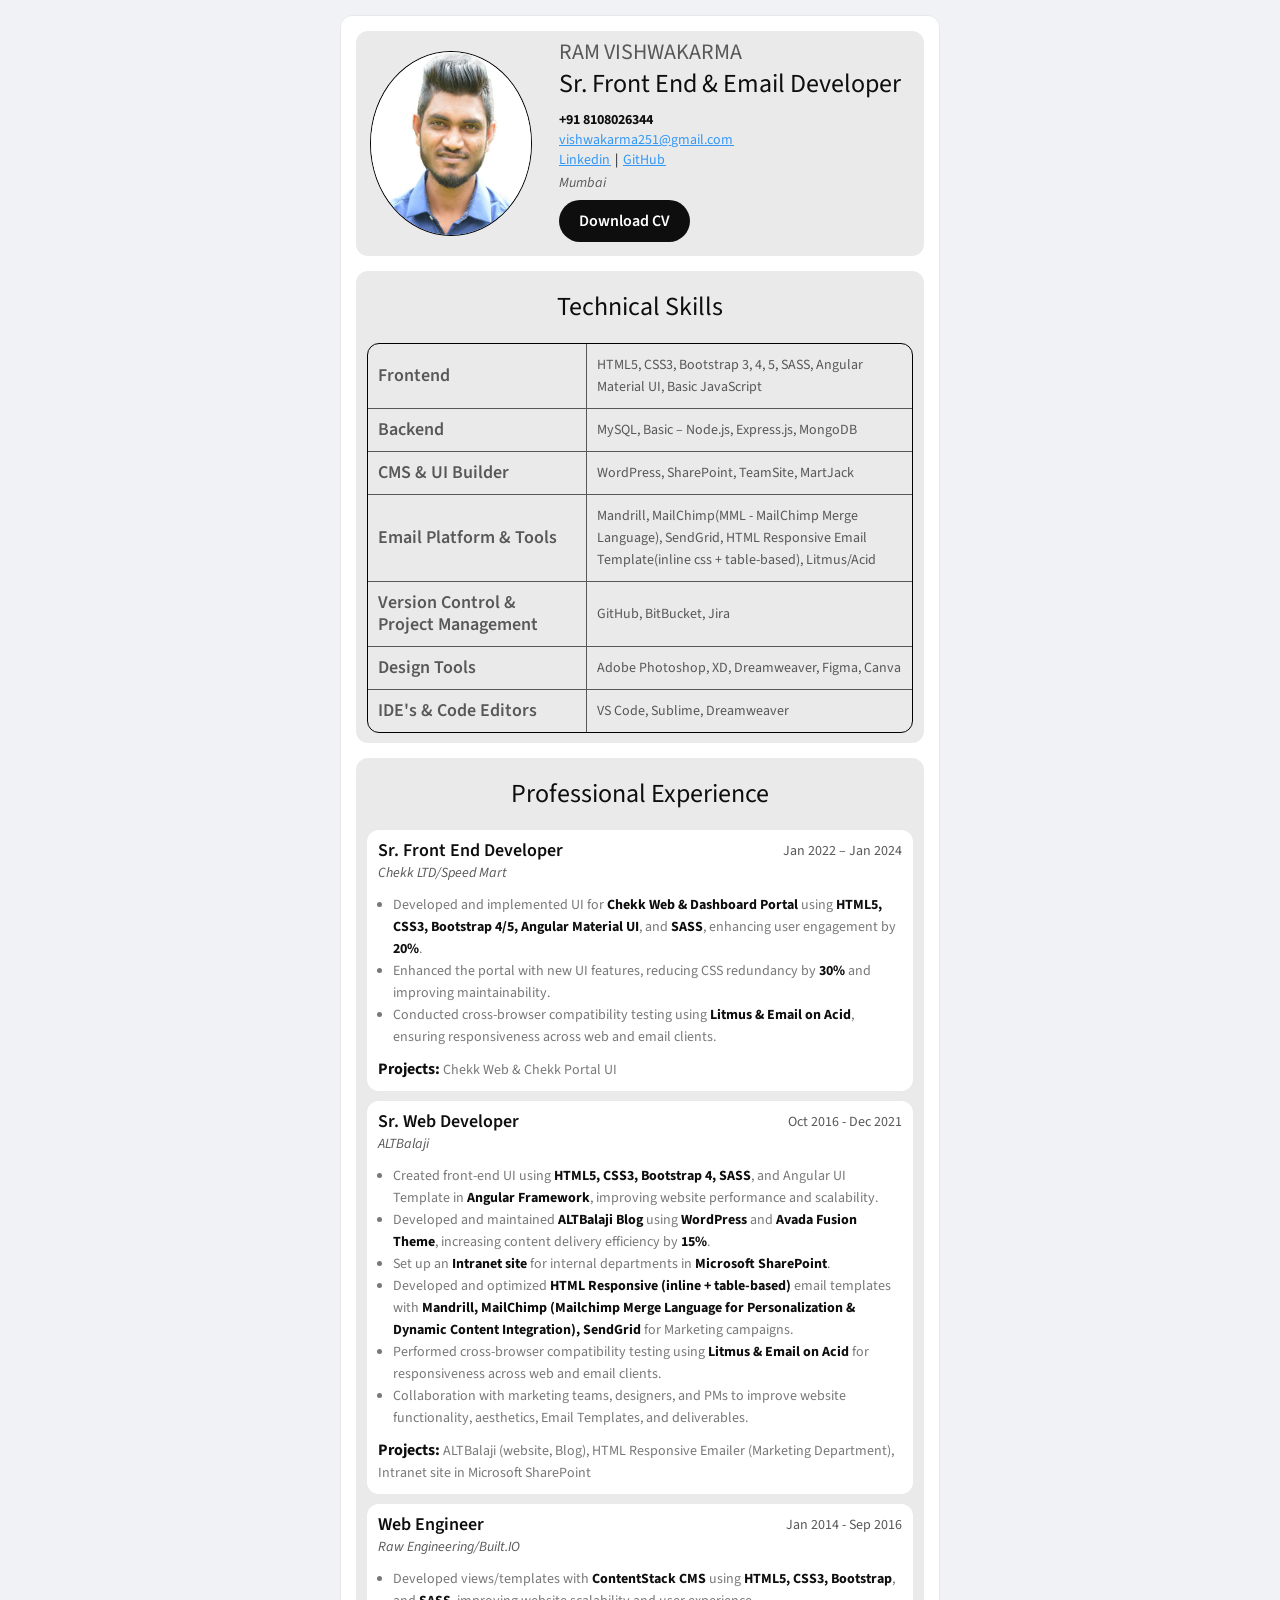
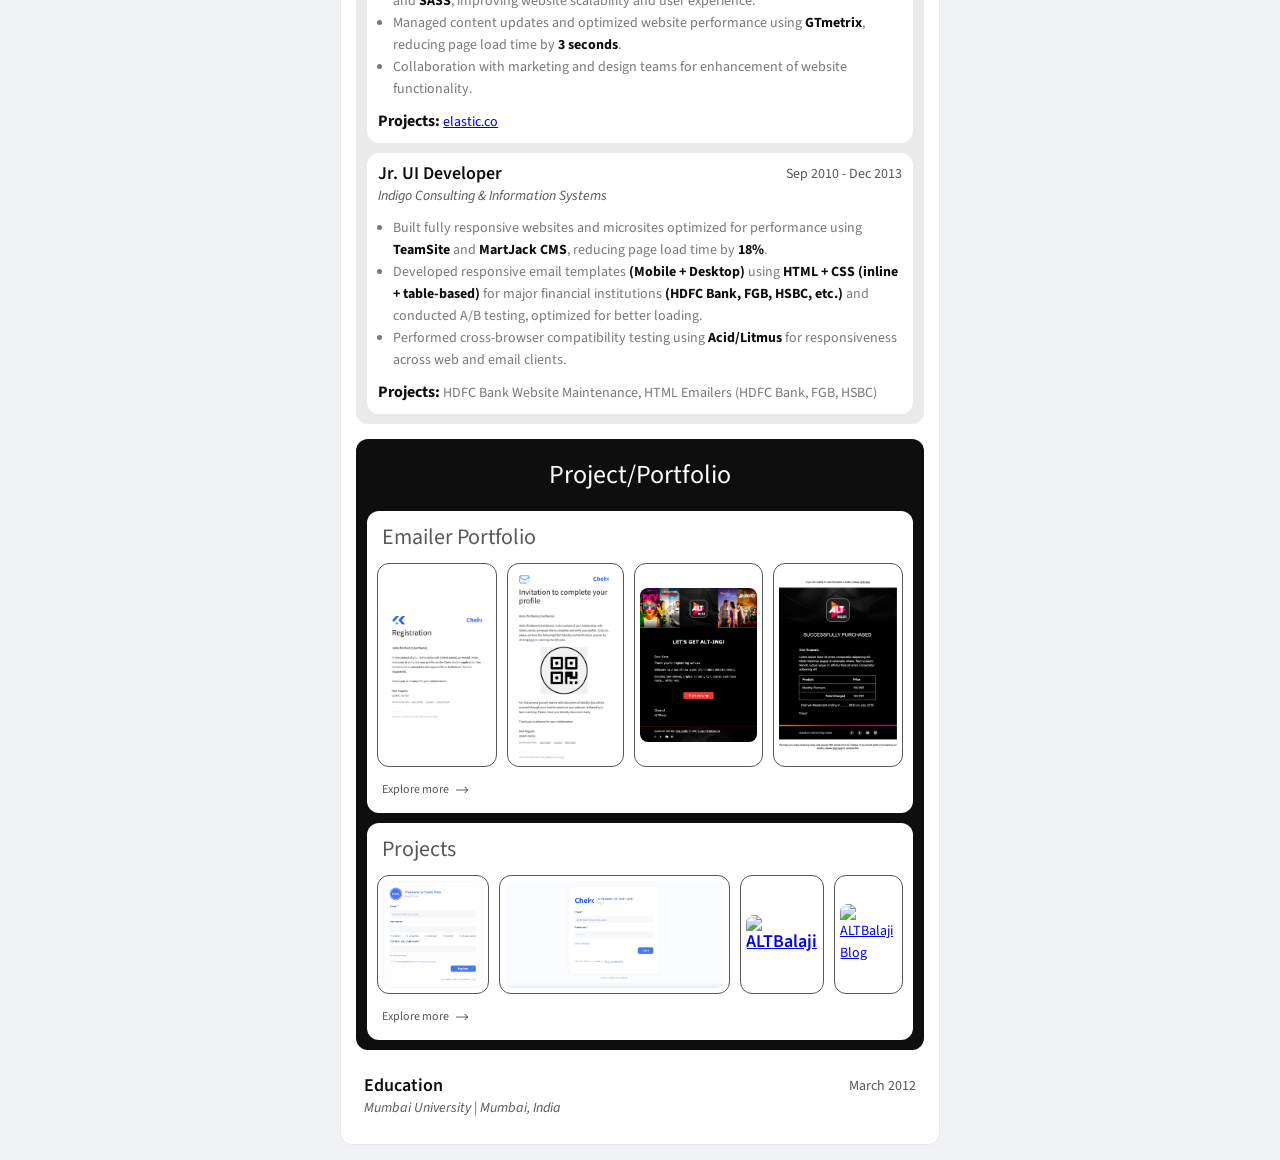
==== index.html @ e52db3e7 "Changed the text color of the right side block from #c0c0c0 to #585859" ====
<!DOCTYPE html>
<html lang="en">
  <head>
    <title>Email Developer</title>
    <meta http-equiv="Content-Type" content="text/html; charset=UTF-8" />
    <meta content="width=device-width, initial-scale=1.0" name="viewport" />
    <meta http-equiv="X-UA-Compatible" content="IE=edge" />
    <link
      href="https://fonts.googleapis.com/css?family=Source Sans Pro"
      rel="stylesheet"
    />
    <style type="text/css">
      body {
        background-color: #ffffff;
        -webkit-text-size-adjust: none;
        -ms-text-size-adjust: none;
        margin: 0;
        padding: 0;
      }

      /** Resolves webkit padding issue. **/
      table {
        border-spacing: 0;
        margin: 0 auto;
        padding: 0;
        line-height: 100% !important;
        mso-table-lspace: 0pt;
        mso-table-rspace: 0pt;
      }

      /** Resolves the Outlook 2007, 2010, and Gmail td padding issue. **/
      table td {
        border-collapse: collapse;
      }

      .table-bg-color {
        /* background-color: #f8f8f8; */
        background-color: #eaeaea;
      }

      .bdr-rds {
        border-radius: 12px;
      }

      .bdr-rds-img {
        border-radius: 8px;
      }

      .container {
        border: 1px solid #e8e8e8;
        border-radius: 12px;
        max-width: 600px;
      }

      .email,
      .link {
        color: #3398f7;
        text-decoration: underline;
      }

      .mobile-number {
        font-weight: bold;
      }

      img {
        max-width: 100%;
        height: auto;
        vertical-align: middle;
      }

      .profile-pic {
        border: 1px solid;
        border-radius: 50%;
        overflow: hidden;
        text-align: center;
      }

      .btn-cv {
        background-color: #0e0e0e;
        border-radius: 25px;
        color: #ffffff;
        font-size: 16px;
        font-weight: 600;
        line-height: 20px;
        padding: 10px 20px;
        text-decoration: none;
      }

      @media only screen and (max-width: 600px) {
        .container {
          max-width: 100%;
        }

        .column {
          display: block !important;
          width: 100% !important;
          text-align: center;
        }

        .profile-pic {
          margin: 15px 0 0 0;
        }
      }
    </style>
  </head>
  <!-- <body style="background-color: #3B4E47;"> -->

  <body style="background-color: #f1f2f6">
    <table
      border="0"
      align="center"
      cellpadding="0"
      cellspacing="0"
      width="600"
      role="presentation"
    >
      <tr>
        <td height="15"></td>
      </tr>
      <tr>
        <td valign="top">
          <table
            class="container"
            border="0"
            align="center"
            cellpadding="0"
            cellspacing="0"
            width="600"
            role="presentation"
            style="background-color: #ffffff"
          >
            <tr>
              <td valign="top" style="padding: 15px 0">
                <table
                  align="center"
                  border="0"
                  cellpadding="0"
                  cellspacing="0"
                  role="presentation"
                  width="100%"
                >
                  <tr>
                    <td valign="top">
                      <table
                        class="table-bg-color bdr-rds"
                        align="center"
                        border="0"
                        cellpadding="0"
                        cellspacing="0"
                        role="presentation"
                        width="95%"
                      >
                        <!-- Header Section -->
                        <tr>
                          <td valign="top">
                            <table
                              border="0"
                              align="center"
                              cellpadding="0"
                              cellspacing="0"
                              width="98%"
                              role="presentation"
                            >
                              <tr>
                                <!-- <td style="text-align: center;" class="column"><img src="https://img.icons8.com/?size=100&amp;id=7819&amp;format=png&amp;color=000000" height="150" width="150" alt="Ram Vishwakarma"></td> -->
                                <td style="text-align: center" class="column">
                                  <img
                                    class="profile-pic"
                                    src="https://vishwakarma251.github.io/emailer-resume/img/Ram.jpeg"
                                    height="160"
                                    width="160"
                                    alt="Ram Vishwakarma"
                                    style="
                                      border: 1px solid;
                                      border-radius: 50%;
                                      overflow: hidden;
                                      text-align: center;
                                    "
                                  />
                                </td>
                                <td valign="top" class="column">
                                  <table
                                    border="0"
                                    align="right"
                                    cellpadding="0"
                                    cellspacing="0"
                                    width="95%"
                                    role="presentation"
                                  >
                                    <tbody>
                                      <tr>
                                        <td height="5px"></td>
                                      </tr>
                                      <tr>
                                        <td
                                          style="
                                            color: #585859;
                                            font-family: 'Source Sans Pro',
                                              Arial, sans-serif;
                                            font-size: 22px;
                                            line-height: 32px;
                                            font-weight: 400;
                                            text-transform: uppercase;
                                          "
                                        >
                                          Ram Vishwakarma
                                        </td>
                                      </tr>
                                      <tr>
                                        <td
                                          style="
                                            color: #0e0e0e;
                                            font-family: 'Source Sans Pro',
                                              Arial, sans-serif;
                                            font-size: 26px;
                                            line-height: 32px;
                                            font-weight: 400;
                                          "
                                        >
                                          Sr. Front End &amp; Email Developer
                                        </td>
                                      </tr>
                                      <tr>
                                        <td height="10"></td>
                                      </tr>
                                      <tr>
                                        <td
                                          style="
                                            color: #0e0e0e;
                                            font-family: 'Source Sans Pro',
                                              Arial, sans-serif;
                                            font-size: 14px;
                                            line-height: 20px;
                                            font-weight: 400;
                                          "
                                        >
                                          <span class="mobile-number"
                                            >+91 8108026344</span
                                          >
                                        </td>
                                      </tr>
                                      <tr>
                                        <td
                                          style="
                                            color: #0e0e0e;
                                            font-family: 'Source Sans Pro',
                                              Arial, sans-serif;
                                            font-size: 14px;
                                            line-height: 20px;
                                            font-weight: 400;
                                          "
                                        >
                                          <a
                                            href="mailto:vishwakarma251@gmail.com"
                                            style="color: #0e0e0e"
                                            ><span class="email"
                                              >vishwakarma251@gmail.com</span
                                            ></a
                                          >
                                        </td>
                                      </tr>
                                      <tr>
                                        <td
                                          style="
                                            color: #0e0e0e;
                                            font-family: 'Source Sans Pro',
                                              Arial, sans-serif;
                                            font-size: 14px;
                                            line-height: 20px;
                                            font-weight: 400;
                                          "
                                        >
                                          <a
                                            href="https://www.linkedin.com/in/ram-vishwakarma-3b370621/"
                                            target="_blank"
                                            style="color: #0e0e0e"
                                            ><span
                                              class="link"
                                              style="margin-right: 5px"
                                              >Linkedin</span
                                            >|<span
                                              class="link"
                                              style="margin-left: 5px"
                                              >GitHub</span
                                            ></a
                                          >
                                        </td>
                                      </tr>
                                      <tr>
                                        <td
                                          style="
                                            color: #585859;
                                            font-family: 'Source Sans Pro',
                                              Arial, sans-serif;
                                            font-size: 14px;
                                            line-height: 26px;
                                            font-weight: 400;
                                          "
                                        >
                                          <em>Mumbai</em>
                                        </td>
                                      </tr>
                                      <tr>
                                        <td height="5"></td>
                                      </tr>
                                      <tr>
                                        <td
                                          style="
                                            color: #0e0e0e;
                                            font-family: 'Source Sans Pro',
                                              Arial, sans-serif;
                                            font-size: 16px;
                                            line-height: 40px;
                                            font-weight: 400;
                                          "
                                        >
                                          <a
                                            class="btn-cv"
                                            href="#"
                                            target="_blank"
                                            style="
                                              background-color: #0e0e0e;
                                              border-radius: 25px;
                                              color: #ffffff;
                                              font-size: 16px;
                                              font-weight: 600;
                                              line-height: 20px;
                                              padding: 10px 20px;
                                              text-decoration: none;
                                            "
                                            >Download CV</a
                                          >
                                        </td>
                                      </tr>
                                      <tr>
                                        <td height="15"></td>
                                      </tr>
                                    </tbody>
                                  </table>
                                </td>
                              </tr>
                            </table>
                          </td>
                        </tr>
                      </table>
                    </td>
                  </tr>
                  <tr>
                    <td height="15"></td>
                  </tr>
                  <!-- Technical Skills Section -->
                  <tr>
                    <td valign="top">
                      <table
                        class="table-bg-color bdr-rds"
                        align="center"
                        border="0"
                        cellpadding="0"
                        cellspacing="0"
                        role="presentation"
                        width="95%"
                      >
                        <tr>
                          <td height="20"></td>
                        </tr>
                        <tr>
                          <td
                            style="
                              color: #0e0e0e;
                              font-family: 'Source Sans Pro', Arial, sans-serif;
                              font-size: 26px;
                              line-height: 32px;
                              font-weight: 400;
                              text-align: center;
                            "
                          >
                            Technical Skills
                          </td>
                        </tr>
                        <tr>
                          <td height="20"></td>
                        </tr>
                        <tr>
                          <td valign="top">
                            <table
                              class="bdr-rds"
                              align="center"
                              border="0"
                              cellpadding="0"
                              cellspacing="0"
                              role="presentation"
                              width="100%"
                              style="background-color: transparent"
                            >
                              <tr>
                                <td valign="top">
                                  <table
                                    class="bdr-rds"
                                    align="center"
                                    border="0"
                                    cellpadding="10"
                                    cellspacing="0"
                                    role="presentation"
                                    width="96%"
                                    style="border: 1px solid"
                                  >
                                    <tr>
                                      <td
                                        width="40%"
                                        style="
                                          border: 0;
                                          color: #585859;
                                          font-family: 'Source Sans Pro', Arial,
                                            sans-serif;
                                          font-size: 18px;
                                          line-height: 22px;
                                          font-weight: 600;
                                        "
                                      >
                                        Frontend
                                      </td>
                                      <td
                                        style="
                                          border: 0;
                                          border-left: 1px solid;
                                          color: #585859;
                                          font-family: 'Source Sans Pro', Arial,
                                            sans-serif;
                                          font-size: 14px;
                                          line-height: 22px;
                                          font-weight: 400;
                                        "
                                      >
                                        HTML5, CSS3, Bootstrap 3, 4, 5, SASS,
                                        Angular Material UI, Basic JavaScript
                                      </td>
                                    </tr>
                                    <tr>
                                      <td
                                        style="
                                          border: 0;
                                          border-top: 1px solid;
                                          color: #585859;
                                          font-family: 'Source Sans Pro', Arial,
                                            sans-serif;
                                          font-size: 18px;
                                          line-height: 22px;
                                          font-weight: 600;
                                        "
                                      >
                                        Backend
                                      </td>
                                      <td
                                        style="
                                          border: 0;
                                          border-left: 1px solid;
                                          border-top: 1px solid;
                                          color: #585859;
                                          font-family: 'Source Sans Pro', Arial,
                                            sans-serif;
                                          font-size: 14px;
                                          line-height: 22px;
                                          font-weight: 400;
                                        "
                                      >
                                        MySQL, Basic &ndash; Node.js,
                                        Express.js, MongoDB
                                      </td>
                                    </tr>
                                    <tr>
                                      <td
                                        style="
                                          border: 0;
                                          border-top: 1px solid;
                                          color: #585859;
                                          font-family: 'Source Sans Pro', Arial,
                                            sans-serif;
                                          font-size: 18px;
                                          line-height: 22px;
                                          font-weight: 600;
                                        "
                                      >
                                        CMS &amp; UI Builder
                                      </td>
                                      <td
                                        style="
                                          border: 0;
                                          border-left: 1px solid;
                                          border-top: 1px solid;
                                          color: #585859;
                                          font-family: 'Source Sans Pro', Arial,
                                            sans-serif;
                                          font-size: 14px;
                                          line-height: 22px;
                                          font-weight: 400;
                                        "
                                      >
                                        WordPress, SharePoint, TeamSite,
                                        MartJack
                                      </td>
                                    </tr>
                                    <tr>
                                      <td
                                        style="
                                          border: 0;
                                          border-top: 1px solid;
                                          color: #585859;
                                          font-family: 'Source Sans Pro', Arial,
                                            sans-serif;
                                          font-size: 18px;
                                          line-height: 22px;
                                          font-weight: 600;
                                        "
                                      >
                                        Email Platform &amp; Tools
                                      </td>
                                      <td
                                        style="
                                          border: 0;
                                          border-left: 1px solid;
                                          border-top: 1px solid;
                                          color: #585859;
                                          font-family: 'Source Sans Pro', Arial,
                                            sans-serif;
                                          font-size: 14px;
                                          line-height: 22px;
                                          font-weight: 400;
                                        "
                                      >
                                        Mandrill, MailChimp(MML - MailChimp
                                        Merge Language), SendGrid, HTML
                                        Responsive Email Template(inline css +
                                        table-based), Litmus/Acid
                                      </td>
                                    </tr>
                                    <tr>
                                      <td
                                        style="
                                          border: 0;
                                          border-top: 1px solid;
                                          color: #585859;
                                          font-family: 'Source Sans Pro', Arial,
                                            sans-serif;
                                          font-size: 18px;
                                          line-height: 22px;
                                          font-weight: 600;
                                        "
                                      >
                                        Version Control &amp; Project Management
                                      </td>
                                      <td
                                        style="
                                          border: 0;
                                          border-left: 1px solid;
                                          border-top: 1px solid;
                                          color: #585859;
                                          font-family: 'Source Sans Pro', Arial,
                                            sans-serif;
                                          font-size: 14px;
                                          line-height: 22px;
                                          font-weight: 400;
                                        "
                                      >
                                        GitHub, BitBucket, Jira
                                      </td>
                                    </tr>
                                    <tr>
                                      <td
                                        style="
                                          border: 0;
                                          border-top: 1px solid;
                                          color: #585859;
                                          font-family: 'Source Sans Pro', Arial,
                                            sans-serif;
                                          font-size: 18px;
                                          line-height: 22px;
                                          font-weight: 600;
                                        "
                                      >
                                        Design Tools
                                      </td>
                                      <td
                                        style="
                                          border: 0;
                                          border-left: 1px solid;
                                          border-top: 1px solid;
                                          color: #585859;
                                          font-family: 'Source Sans Pro', Arial,
                                            sans-serif;
                                          font-size: 14px;
                                          line-height: 22px;
                                          font-weight: 400;
                                        "
                                      >
                                        Adobe Photoshop, XD, Dreamweaver, Figma,
                                        Canva
                                      </td>
                                    </tr>
                                    <tr>
                                      <td
                                        style="
                                          border: 0;
                                          border-top: 1px solid;
                                          color: #585859;
                                          font-family: 'Source Sans Pro', Arial,
                                            sans-serif;
                                          font-size: 18px;
                                          line-height: 22px;
                                          font-weight: 600;
                                        "
                                      >
                                        IDE's &amp; Code Editors
                                      </td>
                                      <td
                                        style="
                                          border: 0;
                                          border-left: 1px solid;
                                          border-top: 1px solid;
                                          color: #585859;
                                          font-family: 'Source Sans Pro', Arial,
                                            sans-serif;
                                          font-size: 14px;
                                          line-height: 22px;
                                          font-weight: 400;
                                        "
                                      >
                                        VS Code, Sublime, Dreamweaver
                                      </td>
                                    </tr>
                                  </table>
                                </td>
                              </tr>
                            </table>
                          </td>
                        </tr>
                        <tr>
                          <td height="10"></td>
                        </tr>
                      </table>
                    </td>
                  </tr>
                  <tr>
                    <td height="15"></td>
                  </tr>
                  <!-- Professional Experience -->
                  <tr>
                    <td valign="top">
                      <table
                        class="table-bg-color bdr-rds"
                        align="center"
                        border="0"
                        cellpadding="0"
                        cellspacing="0"
                        role="presentation"
                        width="95%"
                      >
                        <tr>
                          <td height="20"></td>
                        </tr>
                        <tr>
                          <td
                            style="
                              color: #0e0e0e;
                              font-family: 'Source Sans Pro', Arial, sans-serif;
                              font-size: 26px;
                              line-height: 32px;
                              font-weight: 400;
                              text-align: center;
                            "
                          >
                            Professional Experience
                          </td>
                        </tr>
                        <tr>
                          <td height="20"></td>
                        </tr>
                        <tr>
                          <td valign="top">
                            <table
                              class="bdr-rds"
                              align="center"
                              border="0"
                              cellpadding="0"
                              cellspacing="0"
                              role="presentation"
                              width="96%"
                              style="background-color: #ffffff"
                            >
                              <tr>
                                <td height="10"></td>
                              </tr>
                              <tr>
                                <td valign="top">
                                  <table
                                    class="bdr-rds"
                                    align="center"
                                    border="0"
                                    cellpadding="0"
                                    cellspacing="0"
                                    role="presentation"
                                    width="96%"
                                  >
                                    <tr>
                                      <td
                                        style="
                                          border: 0;
                                          color: #0e0e0e;
                                          font-family: 'Source Sans Pro', Arial,
                                            sans-serif;
                                          font-size: 18px;
                                          line-height: 22px;
                                          font-weight: 600;
                                        "
                                      >
                                        Sr. Front End Developer
                                      </td>
                                      <td
                                        style="
                                          color: #585859;
                                          font-family: 'Source Sans Pro', Arial,
                                            sans-serif;
                                          font-size: 14px;
                                          line-height: 22px;
                                          font-weight: 400;
                                          text-align: right;
                                        "
                                      >
                                        Jan 2022 – Jan 2024
                                      </td>
                                    </tr>
                                    <tr>
                                      <td
                                        style="
                                          color: #585859;
                                          font-family: 'Source Sans Pro', Arial,
                                            sans-serif;
                                          font-size: 14px;
                                          line-height: 22px;
                                          font-weight: 400;
                                          font-style: italic;
                                        "
                                        colspan="2"
                                      >
                                        Chekk LTD/Speed Mart
                                      </td>
                                    </tr>
                                    <tr>
                                      <td
                                        style="
                                          color: #787878;
                                          font-family: 'Source Sans Pro', Arial,
                                            sans-serif;
                                          font-size: 14px;
                                          line-height: 22px;
                                          font-weight: 400;
                                        "
                                        colspan="2"
                                      >
                                        <ul
                                          style="
                                            margin: 0;
                                            padding: 10px 0 10px 15px;
                                          "
                                        >
                                          <li>
                                            Developed and implemented UI for
                                            <strong style="color: #0e0e0e"
                                              >Chekk Web &amp; Dashboard
                                              Portal</strong
                                            >
                                            using
                                            <strong style="color: #0e0e0e"
                                              >HTML5, CSS3, Bootstrap 4/5,
                                              Angular Material UI</strong
                                            >, and
                                            <strong style="color: #0e0e0e"
                                              >SASS</strong
                                            >, enhancing user engagement by
                                            <strong style="color: #0e0e0e"
                                              >20%</strong
                                            >.
                                          </li>
                                          <li>
                                            Enhanced the portal with new UI
                                            features, reducing CSS redundancy by
                                            <strong style="color: #0e0e0e"
                                              >30%</strong
                                            >
                                            and improving maintainability.
                                          </li>
                                          <li>
                                            Conducted cross-browser
                                            compatibility testing using
                                            <strong style="color: #0e0e0e"
                                              >Litmus &amp; Email on
                                              Acid</strong
                                            >, ensuring responsiveness across
                                            web and email clients.
                                          </li>
                                        </ul>
                                      </td>
                                    </tr>
                                    <tr>
                                      <td
                                        style="
                                          color: #787878;
                                          font-family: 'Source Sans Pro', Arial,
                                            sans-serif;
                                          font-size: 14px;
                                          line-height: 22px;
                                          font-weight: 400;
                                        "
                                        colspan="2"
                                      >
                                        <strong
                                          style="
                                            color: #0e0e0e;
                                            font-size: 16px;
                                          "
                                          >Projects:</strong
                                        >
                                        Chekk Web &amp; Chekk Portal UI
                                      </td>
                                    </tr>
                                  </table>
                                </td>
                              </tr>
                              <tr>
                                <td height="10"></td>
                              </tr>
                            </table>
                          </td>
                        </tr>
                        <tr>
                          <td height="10"></td>
                        </tr>
                        <tr>
                          <td valign="top">
                            <table
                              class="bdr-rds"
                              align="center"
                              border="0"
                              cellpadding="0"
                              cellspacing="0"
                              role="presentation"
                              width="96%"
                              style="background-color: #ffffff"
                            >
                              <tr>
                                <td height="10"></td>
                              </tr>
                              <tr>
                                <td valign="top">
                                  <table
                                    class="bdr-rds"
                                    align="center"
                                    border="0"
                                    cellpadding="0"
                                    cellspacing="0"
                                    role="presentation"
                                    width="96%"
                                  >
                                    <tr>
                                      <td
                                        style="
                                          border: 0;
                                          color: #0e0e0e;
                                          font-family: 'Source Sans Pro', Arial,
                                            sans-serif;
                                          font-size: 18px;
                                          line-height: 22px;
                                          font-weight: 600;
                                        "
                                      >
                                        Sr. Web Developer
                                      </td>
                                      <td
                                        style="
                                          color: #585859;
                                          font-family: 'Source Sans Pro', Arial,
                                            sans-serif;
                                          font-size: 14px;
                                          line-height: 22px;
                                          font-weight: 400;
                                          text-align: right;
                                        "
                                      >
                                        Oct 2016 - Dec 2021
                                      </td>
                                    </tr>
                                    <tr>
                                      <td
                                        style="
                                          color: #585859;
                                          font-family: 'Source Sans Pro', Arial,
                                            sans-serif;
                                          font-size: 14px;
                                          line-height: 22px;
                                          font-weight: 400;
                                          font-style: italic;
                                        "
                                        colspan="2"
                                      >
                                        ALTBalaji
                                      </td>
                                    </tr>
                                    <tr>
                                      <td
                                        style="
                                          color: #787878;
                                          font-family: 'Source Sans Pro', Arial,
                                            sans-serif;
                                          font-size: 14px;
                                          line-height: 22px;
                                          font-weight: 400;
                                        "
                                        colspan="2"
                                      >
                                        <ul
                                          style="
                                            margin: 0;
                                            padding: 10px 0 10px 15px;
                                          "
                                        >
                                          <li>
                                            Created front-end UI using
                                            <strong style="color: #0e0e0e"
                                              >HTML5, CSS3, Bootstrap 4,
                                              SASS</strong
                                            >, and Angular UI Template in
                                            <strong style="color: #0e0e0e"
                                              >Angular Framework</strong
                                            >, improving website performance and
                                            scalability.
                                          </li>
                                          <li>
                                            Developed and maintained
                                            <strong style="color: #0e0e0e"
                                              >ALTBalaji Blog</strong
                                            >
                                            using
                                            <strong style="color: #0e0e0e"
                                              >WordPress</strong
                                            >
                                            and
                                            <strong style="color: #0e0e0e"
                                              >Avada Fusion Theme</strong
                                            >, increasing content delivery
                                            efficiency by
                                            <strong style="color: #0e0e0e"
                                              >15%</strong
                                            >.
                                          </li>
                                          <li>
                                            Set up an
                                            <strong style="color: #0e0e0e"
                                              >Intranet site</strong
                                            >
                                            for internal departments in
                                            <strong style="color: #0e0e0e"
                                              >Microsoft SharePoint</strong
                                            >.
                                          </li>
                                          <li>
                                            Developed and optimized
                                            <strong style="color: #0e0e0e"
                                              >HTML Responsive (inline +
                                              table-based)</strong
                                            >
                                            email templates with
                                            <strong style="color: #0e0e0e"
                                              >Mandrill, MailChimp (Mailchimp
                                              Merge Language for Personalization
                                              & Dynamic Content Integration),
                                              SendGrid</strong
                                            >
                                            for Marketing campaigns.
                                          </li>
                                          <li>
                                            Performed cross-browser
                                            compatibility testing using
                                            <strong style="color: #0e0e0e"
                                              >Litmus &amp; Email on
                                              Acid</strong
                                            >
                                            for responsiveness across web and
                                            email clients.
                                          </li>
                                          <li>
                                            Collaboration with marketing teams,
                                            designers, and PMs to improve
                                            website functionality, aesthetics,
                                            Email Templates, and deliverables.
                                          </li>
                                        </ul>
                                      </td>
                                    </tr>
                                    <tr>
                                      <td
                                        style="
                                          color: #787878;
                                          font-family: 'Source Sans Pro', Arial,
                                            sans-serif;
                                          font-size: 14px;
                                          line-height: 22px;
                                          font-weight: 400;
                                        "
                                        colspan="2"
                                      >
                                        <strong
                                          style="
                                            color: #0e0e0e;
                                            font-size: 16px;
                                          "
                                          >Projects:</strong
                                        >
                                        ALTBalaji (website, Blog), HTML
                                        Responsive Emailer (Marketing
                                        Department), Intranet site in Microsoft
                                        SharePoint
                                      </td>
                                    </tr>
                                  </table>
                                </td>
                              </tr>
                              <tr>
                                <td height="10"></td>
                              </tr>
                            </table>
                          </td>
                        </tr>
                        <tr>
                          <td height="10"></td>
                        </tr>
                        <tr>
                          <td valign="top">
                            <table
                              class="bdr-rds"
                              align="center"
                              border="0"
                              cellpadding="0"
                              cellspacing="0"
                              role="presentation"
                              width="96%"
                              style="background-color: #ffffff"
                            >
                              <tr>
                                <td height="10"></td>
                              </tr>
                              <tr>
                                <td valign="top">
                                  <table
                                    class="bdr-rds"
                                    align="center"
                                    border="0"
                                    cellpadding="0"
                                    cellspacing="0"
                                    role="presentation"
                                    width="96%"
                                  >
                                    <tr>
                                      <td
                                        style="
                                          border: 0;
                                          color: #0e0e0e;
                                          font-family: 'Source Sans Pro', Arial,
                                            sans-serif;
                                          font-size: 18px;
                                          line-height: 22px;
                                          font-weight: 600;
                                        "
                                      >
                                        Web Engineer
                                      </td>
                                      <td
                                        style="
                                          color: #585859;
                                          font-family: 'Source Sans Pro', Arial,
                                            sans-serif;
                                          font-size: 14px;
                                          line-height: 22px;
                                          font-weight: 400;
                                          text-align: right;
                                        "
                                      >
                                        Jan 2014 - Sep 2016
                                      </td>
                                    </tr>
                                    <tr>
                                      <td
                                        style="
                                          color: #585859;
                                          font-family: 'Source Sans Pro', Arial,
                                            sans-serif;
                                          font-size: 14px;
                                          line-height: 22px;
                                          font-weight: 400;
                                          font-style: italic;
                                        "
                                        colspan="2"
                                      >
                                        Raw Engineering/Built.IO
                                      </td>
                                    </tr>
                                    <tr>
                                      <td
                                        style="
                                          color: #787878;
                                          font-family: 'Source Sans Pro', Arial,
                                            sans-serif;
                                          font-size: 14px;
                                          line-height: 22px;
                                          font-weight: 400;
                                        "
                                        colspan="2"
                                      >
                                        <ul
                                          style="
                                            margin: 0;
                                            padding: 10px 0 10px 15px;
                                          "
                                        >
                                          <li>
                                            Developed views/templates with
                                            <strong style="color: #0e0e0e"
                                              >ContentStack CMS</strong
                                            >
                                            using
                                            <strong style="color: #0e0e0e"
                                              >HTML5, CSS3, Bootstrap</strong
                                            >, and
                                            <strong style="color: #0e0e0e"
                                              >SASS</strong
                                            >, improving website scalability and
                                            user experience.
                                          </li>
                                          <li>
                                            Managed content updates and
                                            optimized website performance using
                                            <strong style="color: #0e0e0e"
                                              >GTmetrix</strong
                                            >, reducing page load time by
                                            <strong style="color: #0e0e0e"
                                              >3 seconds</strong
                                            >.
                                          </li>
                                          <li>
                                            Collaboration with marketing and
                                            design teams for enhancement of
                                            website functionality.
                                          </li>
                                        </ul>
                                      </td>
                                    </tr>
                                    <tr>
                                      <td
                                        style="
                                          color: #787878;
                                          font-family: 'Source Sans Pro', Arial,
                                            sans-serif;
                                          font-size: 14px;
                                          line-height: 22px;
                                          font-weight: 400;
                                        "
                                        colspan="2"
                                      >
                                        <strong
                                          style="
                                            color: #0e0e0e;
                                            font-size: 16px;
                                          "
                                          >Projects:</strong
                                        >
                                        <a
                                          href="https://web.archive.org/web/20150418091034/https://www.elastic.co/"
                                          target="_blank"
                                          >elastic.co</a
                                        >
                                      </td>
                                    </tr>
                                  </table>
                                </td>
                              </tr>
                              <tr>
                                <td height="10"></td>
                              </tr>
                            </table>
                          </td>
                        </tr>
                        <tr>
                          <td height="10"></td>
                        </tr>
                        <tr>
                          <td valign="top">
                            <table
                              class="bdr-rds"
                              align="center"
                              border="0"
                              cellpadding="0"
                              cellspacing="0"
                              role="presentation"
                              width="96%"
                              style="background-color: #ffffff"
                            >
                              <tr>
                                <td height="10"></td>
                              </tr>
                              <tr>
                                <td valign="top">
                                  <table
                                    class="bdr-rds"
                                    align="center"
                                    border="0"
                                    cellpadding="0"
                                    cellspacing="0"
                                    role="presentation"
                                    width="96%"
                                  >
                                    <tr>
                                      <td
                                        style="
                                          border: 0;
                                          color: #0e0e0e;
                                          font-family: 'Source Sans Pro', Arial,
                                            sans-serif;
                                          font-size: 18px;
                                          line-height: 22px;
                                          font-weight: 600;
                                        "
                                      >
                                        Jr. UI Developer
                                      </td>
                                      <td
                                        style="
                                          color: #585859;
                                          font-family: 'Source Sans Pro', Arial,
                                            sans-serif;
                                          font-size: 14px;
                                          line-height: 22px;
                                          font-weight: 400;
                                          text-align: right;
                                        "
                                      >
                                        Sep 2010 - Dec 2013
                                      </td>
                                    </tr>
                                    <tr>
                                      <td
                                        style="
                                          color: #585859;
                                          font-family: 'Source Sans Pro', Arial,
                                            sans-serif;
                                          font-size: 14px;
                                          line-height: 22px;
                                          font-weight: 400;
                                          font-style: italic;
                                        "
                                        colspan="2"
                                      >
                                        Indigo Consulting &amp; Information
                                        Systems
                                      </td>
                                    </tr>
                                    <tr>
                                      <td
                                        style="
                                          color: #787878;
                                          font-family: 'Source Sans Pro', Arial,
                                            sans-serif;
                                          font-size: 14px;
                                          line-height: 22px;
                                          font-weight: 400;
                                        "
                                        colspan="2"
                                      >
                                        <ul
                                          style="
                                            margin: 0;
                                            padding: 10px 0 10px 15px;
                                          "
                                        >
                                          <li>
                                            Built fully responsive websites and
                                            microsites optimized for performance
                                            using
                                            <strong style="color: #0e0e0e"
                                              >TeamSite</strong
                                            >
                                            and
                                            <strong style="color: #0e0e0e"
                                              >MartJack CMS</strong
                                            >, reducing page load time by
                                            <strong style="color: #0e0e0e"
                                              >18%</strong
                                            >.
                                          </li>
                                          <li>
                                            Developed responsive email templates
                                            <strong style="color: #0e0e0e"
                                              >(Mobile + Desktop)</strong
                                            >
                                            using
                                            <strong style="color: #0e0e0e"
                                              >HTML + CSS (inline +
                                              table-based)</strong
                                            >
                                            for major financial institutions
                                            <strong style="color: #0e0e0e"
                                              >(HDFC Bank, FGB, HSBC,
                                              etc.)</strong
                                            >
                                            and conducted A/B testing, optimized
                                            for better loading.
                                          </li>
                                          <li>
                                            Performed cross-browser
                                            compatibility testing using
                                            <strong style="color: #0e0e0e"
                                              >Acid/Litmus</strong
                                            >
                                            for responsiveness across web and
                                            email clients.
                                          </li>
                                        </ul>
                                      </td>
                                    </tr>
                                    <tr>
                                      <td
                                        style="
                                          color: #787878;
                                          font-family: 'Source Sans Pro', Arial,
                                            sans-serif;
                                          font-size: 14px;
                                          line-height: 22px;
                                          font-weight: 400;
                                        "
                                        colspan="2"
                                      >
                                        <strong
                                          style="
                                            color: #0e0e0e;
                                            font-size: 16px;
                                          "
                                          >Projects:</strong
                                        >
                                        HDFC Bank Website Maintenance, HTML
                                        Emailers (HDFC Bank, FGB, HSBC)
                                      </td>
                                    </tr>
                                  </table>
                                </td>
                              </tr>
                              <tr>
                                <td height="10"></td>
                              </tr>
                            </table>
                          </td>
                        </tr>
                        <tr>
                          <td height="10"></td>
                        </tr>
                      </table>
                    </td>
                  </tr>
                  <tr>
                    <td height="15"></td>
                  </tr>
                  <!-- Portfolio/Project Section -->
                  <tr>
                    <td valign="top">
                      <table
                        class="bdr-rds"
                        align="center"
                        border="0"
                        cellpadding="0"
                        cellspacing="0"
                        role="presentation"
                        width="95%"
                        style="background-color: #0e0e0e"
                      >
                        <tr>
                          <td height="20"></td>
                        </tr>
                        <tr>
                          <td
                            style="
                              color: #ffffff;
                              font-family: 'Source Sans Pro', Arial, sans-serif;
                              font-size: 26px;
                              line-height: 32px;
                              font-weight: 400;
                              text-align: center;
                            "
                          >
                            Project/Portfolio
                          </td>
                        </tr>
                        <tr>
                          <td height="20"></td>
                        </tr>
                        <!-- Emailer Portfolio -->
                        <tr>
                          <td valign="top">
                            <table
                              class="bdr-rds"
                              align="center"
                              border="0"
                              cellpadding="0"
                              cellspacing="0"
                              role="presentation"
                              width="96%"
                              style="background-color: #ffffff"
                            >
                              <tr>
                                <td
                                  style="
                                    color: #585859;
                                    font-family: 'Source Sans Pro', Arial,
                                      sans-serif;
                                    font-size: 22px;
                                    line-height: 32px;
                                    font-weight: 400;
                                    text-align: left;
                                    padding: 10px 0 0 15px;
                                  "
                                >
                                  Emailer Portfolio
                                </td>
                              </tr>
                              <tr>
                                <td valign="top">
                                  <table
                                    class="bdr-rds"
                                    align="center"
                                    border="0"
                                    cellpadding="5"
                                    cellspacing="10"
                                    role="presentation"
                                    width="100%"
                                    style="
                                      border-collapse: separate;
                                      border-spacing: 10px;
                                    "
                                  >
                                    <tr>
                                      <td
                                        class="bdr-rds"
                                        style="
                                          border: 1px solid;
                                          color: #585859;
                                          font-family: 'Source Sans Pro', Arial,
                                            sans-serif;
                                          font-size: 18px;
                                          line-height: 22px;
                                          font-weight: 600;
                                        "
                                      >
                                        <a href="#" target="_blank"
                                          ><img
                                            class="bdr-rds-img"
                                            src="https://vishwakarma251.github.io/emailer-resume/img/assets-chekk/emailer/emailer-registration-invite.png"
                                            alt="Registration Invite"
                                        /></a>
                                      </td>
                                      <td
                                        class="bdr-rds"
                                        style="
                                          border: 1px solid;
                                          color: #585859;
                                          font-family: 'Source Sans Pro', Arial,
                                            sans-serif;
                                          font-size: 14px;
                                          line-height: 22px;
                                          font-weight: 400;
                                        "
                                      >
                                        <a href="#" target="_blank"
                                          ><img
                                            class="bdr-rds-img"
                                            src="https://vishwakarma251.github.io/emailer-resume/img/assets-chekk/emailer/emailer-invitation.png"
                                            alt="Invitation"
                                        /></a>
                                      </td>
                                      <td
                                        class="bdr-rds"
                                        style="
                                          border: 1px solid;
                                          color: #585859;
                                          font-family: 'Source Sans Pro', Arial,
                                            sans-serif;
                                          font-size: 14px;
                                          line-height: 22px;
                                          font-weight: 400;
                                        "
                                      >
                                        <a href="#" target="_blank"
                                          ><img
                                            class="bdr-rds-img"
                                            src="https://vishwakarma251.github.io/emailer-resume/img/assets-altbalaji/emailer/altbalaji-launch.png"
                                            alt=""
                                        /></a>
                                      </td>
                                      <td
                                        class="bdr-rds"
                                        style="
                                          border: 1px solid;
                                          color: #585859;
                                          font-family: 'Source Sans Pro', Arial,
                                            sans-serif;
                                          font-size: 14px;
                                          line-height: 22px;
                                          font-weight: 400;
                                        "
                                      >
                                        <a href="#" target="_blank"
                                          ><img
                                            class="bdr-rds-img"
                                            src="https://vishwakarma251.github.io/emailer-resume/img/assets-altbalaji/emailer/altbalaji-invoice.png"
                                            alt=""
                                        /></a>
                                      </td>
                                    </tr>
                                    <tr>
                                      <td
                                        colspan="4"
                                        style="
                                          color: #585859;
                                          font-family: 'Source Sans Pro', Arial,
                                            sans-serif;
                                          font-size: 12px;
                                          line-height: 16px;
                                          font-weight: 400;
                                        "
                                      >
                                        <a
                                          href="#"
                                          target="_blank"
                                          style="
                                            color: #585859;
                                            font-family: 'Source Sans Pro',
                                              Arial, sans-serif;
                                            font-size: 12px;
                                            line-height: 16px;
                                            font-weight: 400;
                                            text-decoration: none;
                                          "
                                          >Explore more
                                          <img
                                            src="https://vishwakarma251.github.io/emailer-resume/img/right-arrow.png"
                                            height="10"
                                            width="12"
                                            alt="Explore More"
                                            style="padding-left: 5px"
                                        /></a>
                                      </td>
                                    </tr>
                                  </table>
                                </td>
                              </tr>
                            </table>
                          </td>
                        </tr>
                        <tr>
                          <td height="10"></td>
                        </tr>
                        <!-- Websites/Blog/WebApps -->
                        <tr>
                          <td valign="top">
                            <table
                              class="bdr-rds"
                              align="center"
                              border="0"
                              cellpadding="0"
                              cellspacing="0"
                              role="presentation"
                              width="96%"
                              style="background-color: #ffffff"
                            >
                              <tr>
                                <td
                                  style="
                                    color: #585859;
                                    font-family: 'Source Sans Pro', Arial,
                                      sans-serif;
                                    font-size: 22px;
                                    line-height: 32px;
                                    font-weight: 400;
                                    text-align: left;
                                    padding: 10px 0 0 15px;
                                  "
                                >
                                  Projects
                                </td>
                              </tr>
                              <tr>
                                <td valign="top">
                                  <table
                                    class="bdr-rds"
                                    align="center"
                                    border="0"
                                    cellpadding="5"
                                    cellspacing="10"
                                    role="presentation"
                                    width="100%"
                                    style="
                                      border-collapse: separate;
                                      border-spacing: 10px;
                                    "
                                  >
                                    <tr>
                                      <td
                                        class="bdr-rds"
                                        style="
                                          border: 1px solid;
                                          color: #585859;
                                          font-family: 'Source Sans Pro', Arial,
                                            sans-serif;
                                          font-size: 14px;
                                          line-height: 22px;
                                          font-weight: 400;
                                        "
                                      >
                                        <a href="#" target="_blank"
                                          ><img
                                            class="bdr-rds-img"
                                            src="https://vishwakarma251.github.io/emailer-resume/img/assets-chekk/registration.png"
                                            alt=""
                                        /></a>
                                      </td>
                                      <td
                                        class="bdr-rds"
                                        style="
                                          border: 1px solid;
                                          color: #585859;
                                          font-family: 'Source Sans Pro', Arial,
                                            sans-serif;
                                          font-size: 14px;
                                          line-height: 22px;
                                          font-weight: 400;
                                        "
                                      >
                                        <a href="#" target="_blank"
                                          ><img
                                            class="bdr-rds-img"
                                            src="https://vishwakarma251.github.io/emailer-resume/img/assets-chekk/chekk-web-login.png"
                                            alt=""
                                        /></a>
                                      </td>
                                      <td
                                        class="bdr-rds"
                                        style="
                                          border: 1px solid;
                                          color: #585859;
                                          font-family: 'Source Sans Pro', Arial,
                                            sans-serif;
                                          font-size: 18px;
                                          line-height: 22px;
                                          font-weight: 600;
                                        "
                                      >
                                        <a href="#" target="_blank"
                                          ><img
                                            class="bdr-rds-img"
                                            src="https://vishwakarma251.github.io/emailer-resume/img/assets-altbalaji/altbalaji.png"
                                            alt="ALTBalaji"
                                        /></a>
                                      </td>
                                      <td
                                        class="bdr-rds"
                                        style="
                                          border: 1px solid;
                                          color: #585859;
                                          font-family: 'Source Sans Pro', Arial,
                                            sans-serif;
                                          font-size: 14px;
                                          line-height: 22px;
                                          font-weight: 400;
                                        "
                                      >
                                        <a href="#" target="_blank"
                                          ><img
                                            class="bdr-rds-img"
                                            src="https://vishwakarma251.github.io/emailer-resume/img/assets-altbalaji/altbalaji-blog.png"
                                            alt="ALTBalaji Blog"
                                        /></a>
                                      </td>
                                    </tr>
                                    <tr>
                                      <td
                                        colspan="4"
                                        style="
                                          color: #585859;
                                          font-family: 'Source Sans Pro', Arial,
                                            sans-serif;
                                          font-size: 12px;
                                          line-height: 16px;
                                          font-weight: 400;
                                        "
                                      >
                                        <a
                                          href="#"
                                          target="_blank"
                                          style="
                                            color: #585859;
                                            font-family: 'Source Sans Pro',
                                              Arial, sans-serif;
                                            font-size: 12px;
                                            line-height: 16px;
                                            font-weight: 400;
                                            text-decoration: none;
                                          "
                                          >Explore more
                                          <img
                                            src="https://vishwakarma251.github.io/emailer-resume/img/right-arrow.png"
                                            height="10"
                                            width="12"
                                            alt="Explore More"
                                            style="padding-left: 5px"
                                        /></a>
                                      </td>
                                    </tr>
                                  </table>
                                </td>
                              </tr>
                            </table>
                          </td>
                        </tr>
                        <tr>
                          <td height="10"></td>
                        </tr>
                      </table>
                    </td>
                  </tr>
                  <tr>
                    <td height="15"></td>
                  </tr>
                  <tr>
                    <td valign="top">
                      <table
                        class="bdr-rds"
                        align="center"
                        border="0"
                        cellpadding="0"
                        cellspacing="0"
                        role="presentation"
                        width="96%"
                        style="background-color: #ffffff"
                      >
                        <tr>
                          <td height="10"></td>
                        </tr>
                        <tr>
                          <td valign="top">
                            <table
                              class="bdr-rds"
                              align="center"
                              border="0"
                              cellpadding="0"
                              cellspacing="0"
                              role="presentation"
                              width="96%"
                            >
                              <tr>
                                <td
                                  style="
                                    border: 0;
                                    color: #0e0e0e;
                                    font-family: 'Source Sans Pro', Arial,
                                      sans-serif;
                                    font-size: 18px;
                                    line-height: 22px;
                                    font-weight: 600;
                                  "
                                >
                                  Education
                                </td>
                                <td
                                  style="
                                    color: #585859;
                                    font-family: 'Source Sans Pro', Arial,
                                      sans-serif;
                                    font-size: 14px;
                                    line-height: 22px;
                                    font-weight: 400;
                                    text-align: right;
                                  "
                                >
                                  March 2012
                                </td>
                              </tr>
                              <tr>
                                <td
                                  style="
                                    color: #585859;
                                    font-family: 'Source Sans Pro', Arial,
                                      sans-serif;
                                    font-size: 14px;
                                    line-height: 22px;
                                    font-weight: 400;
                                    font-style: italic;
                                  "
                                  colspan="2"
                                >
                                  Mumbai University | Mumbai, India
                                </td>
                              </tr>
                            </table>
                          </td>
                        </tr>
                      </table>
                    </td>
                  </tr>
                  <tr>
                    <td height="10"></td>
                  </tr>
                </table>
              </td>
            </tr>
          </table>
        </td>
      </tr>
      <tr>
        <td height="15"></td>
      </tr>
    </table>
  </body>
</html>
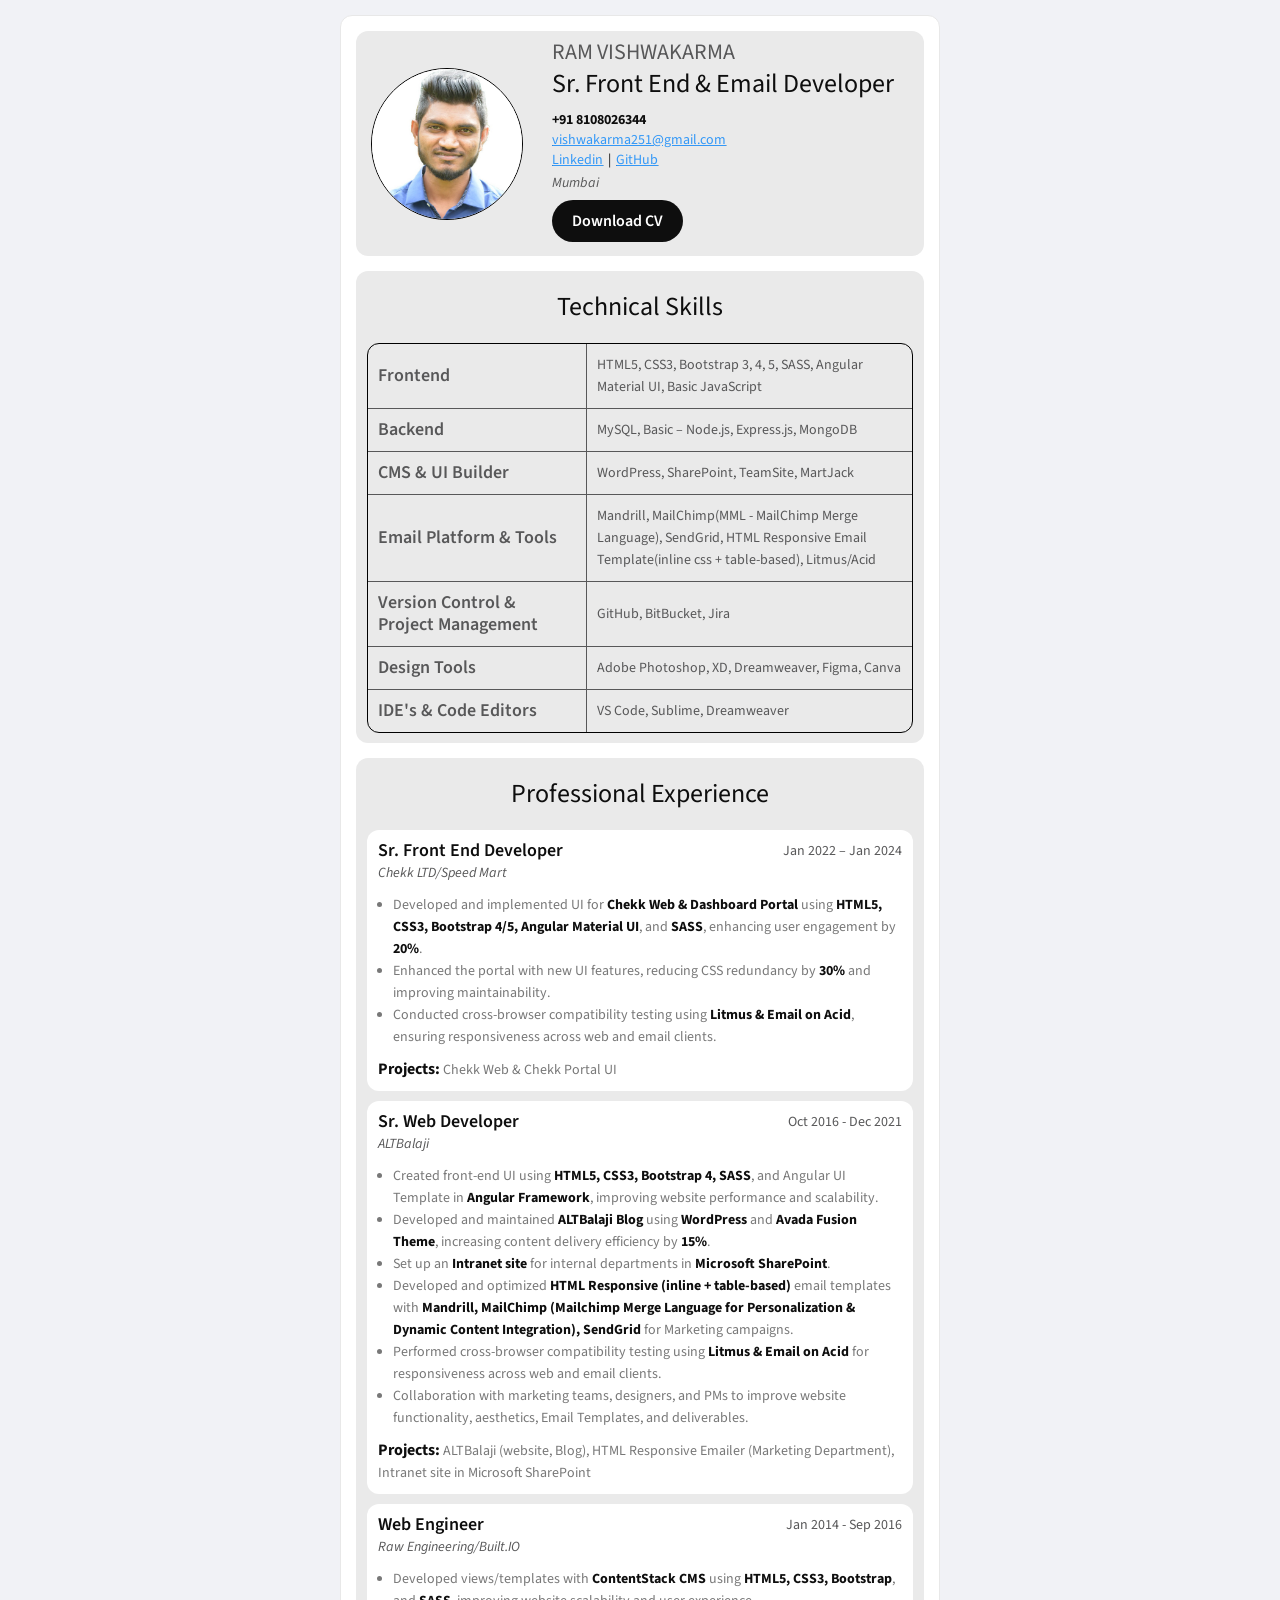
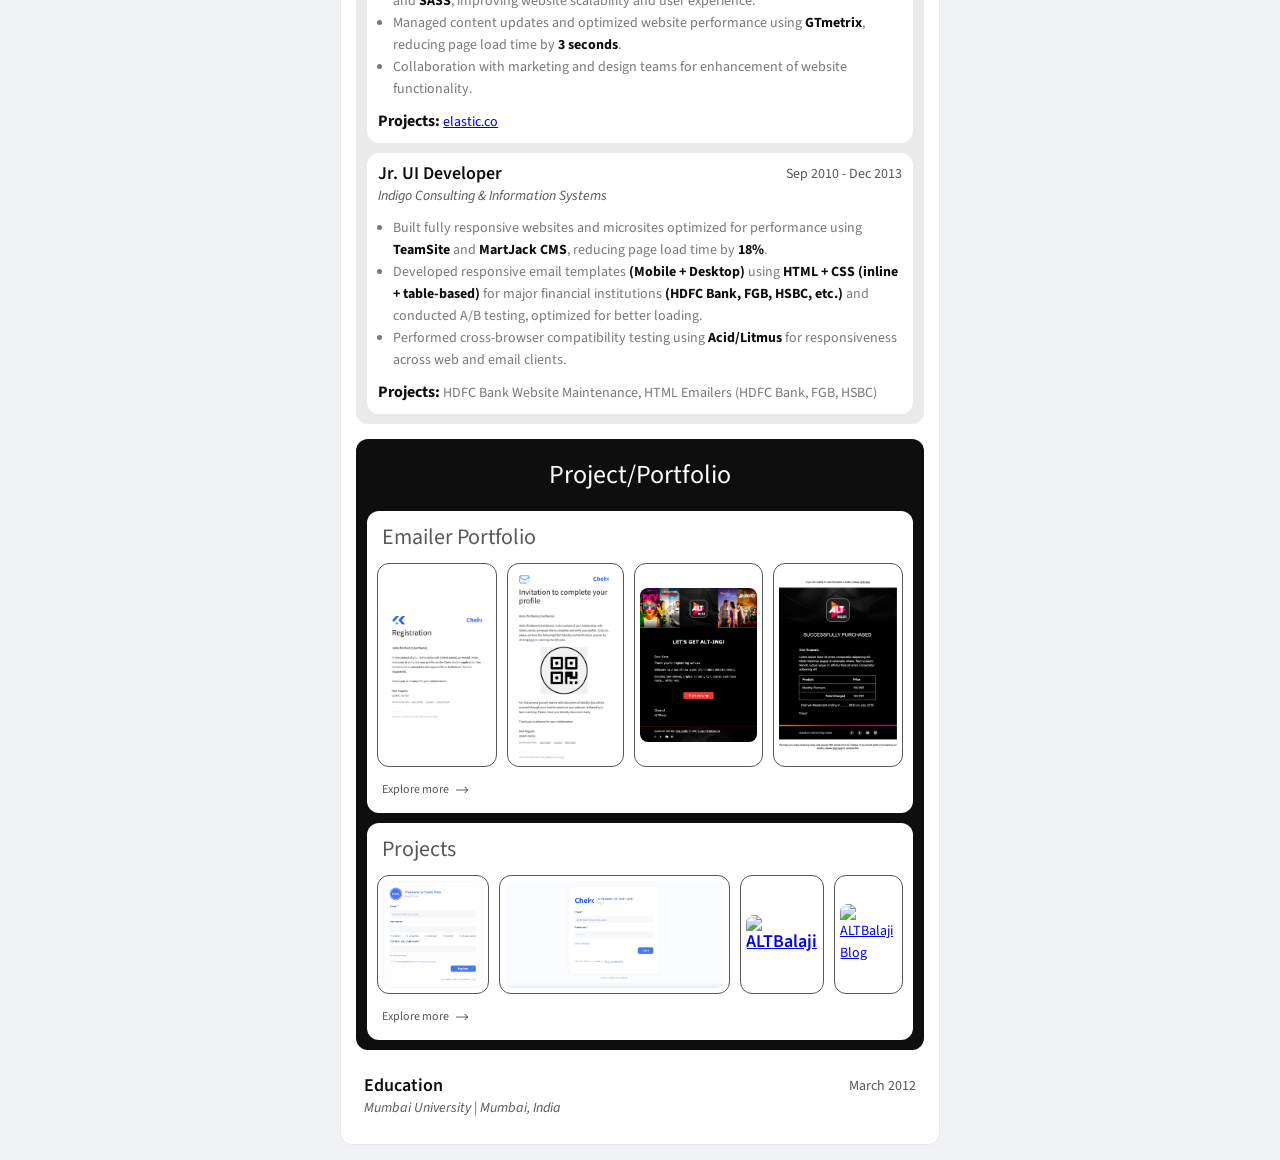
==== commit 1f337a78: "Added the height and width for profile picture in the style tag" ====
--- a/index.html
+++ b/index.html
@@ -71,6 +71,8 @@
       .profile-pic {
         border: 1px solid;
         border-radius: 50%;
+        height: 150px;
+        width: 150px;
         overflow: hidden;
         text-align: center;
       }
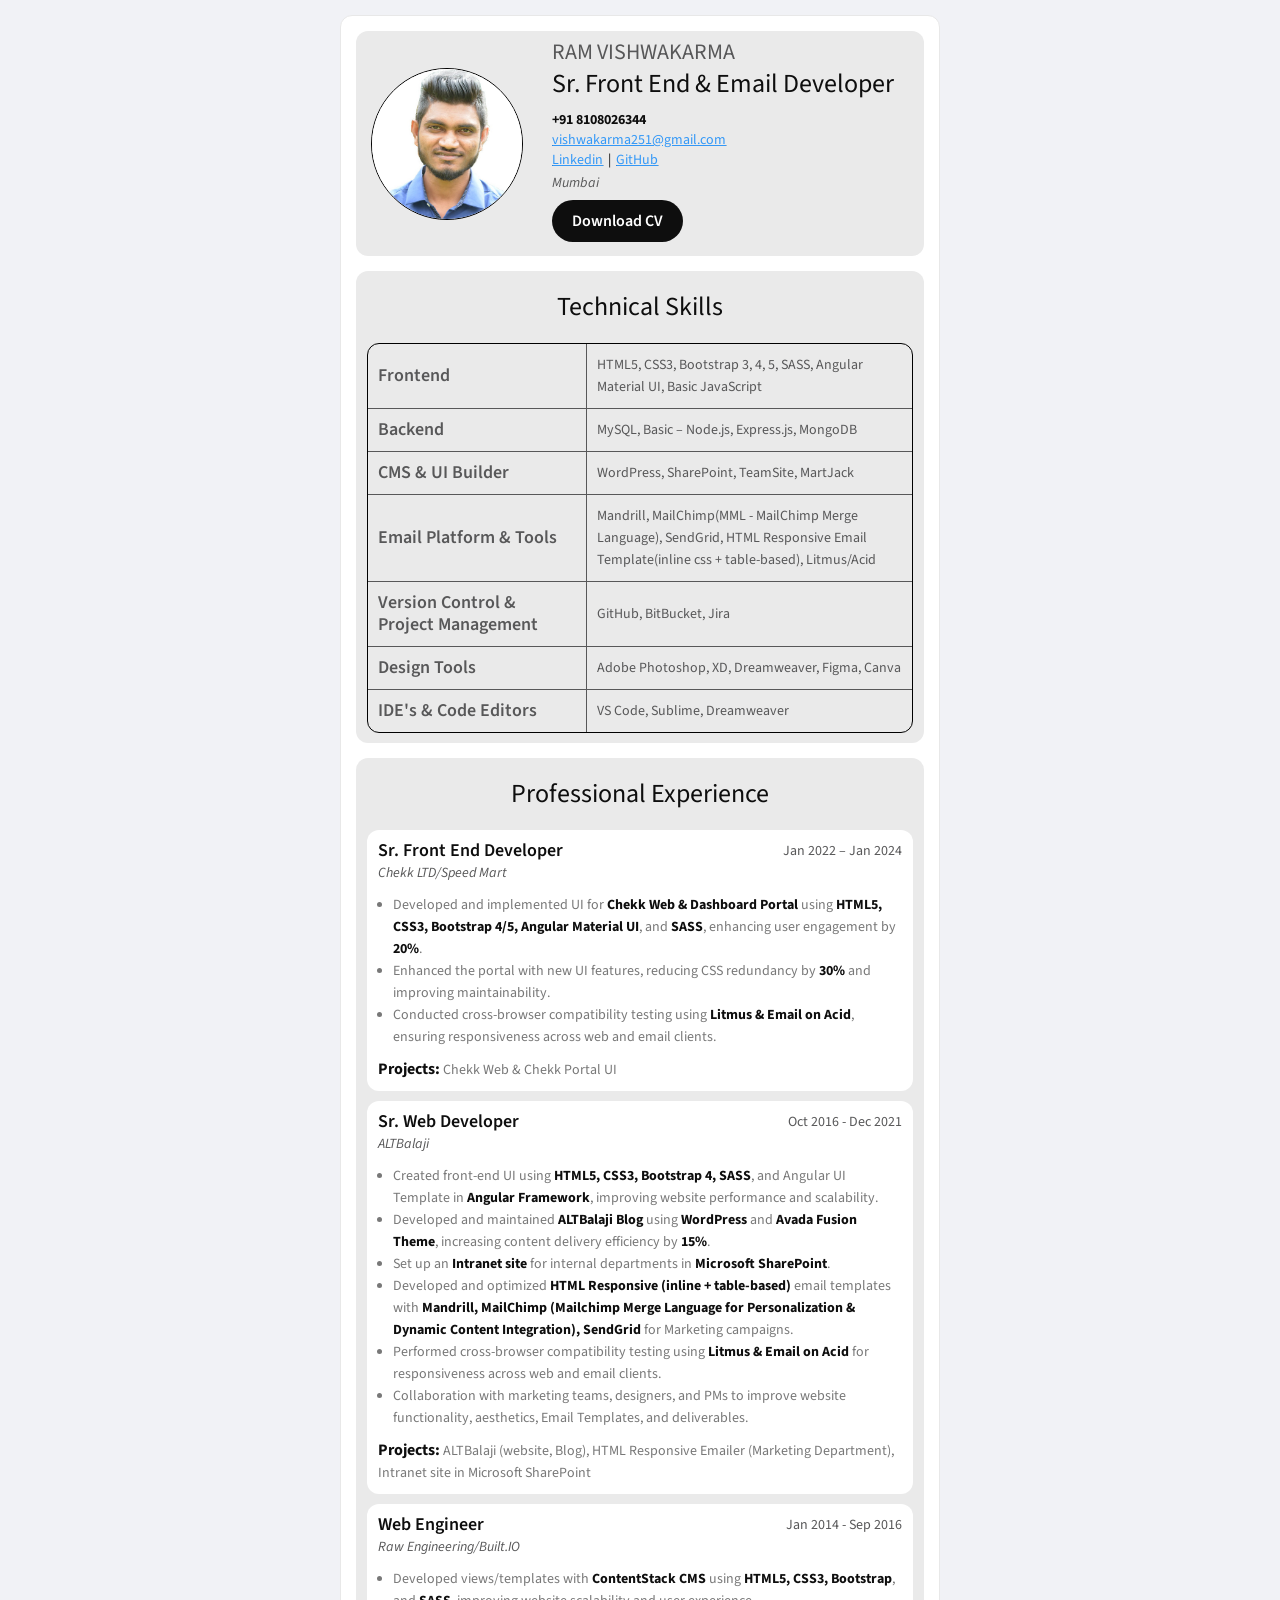
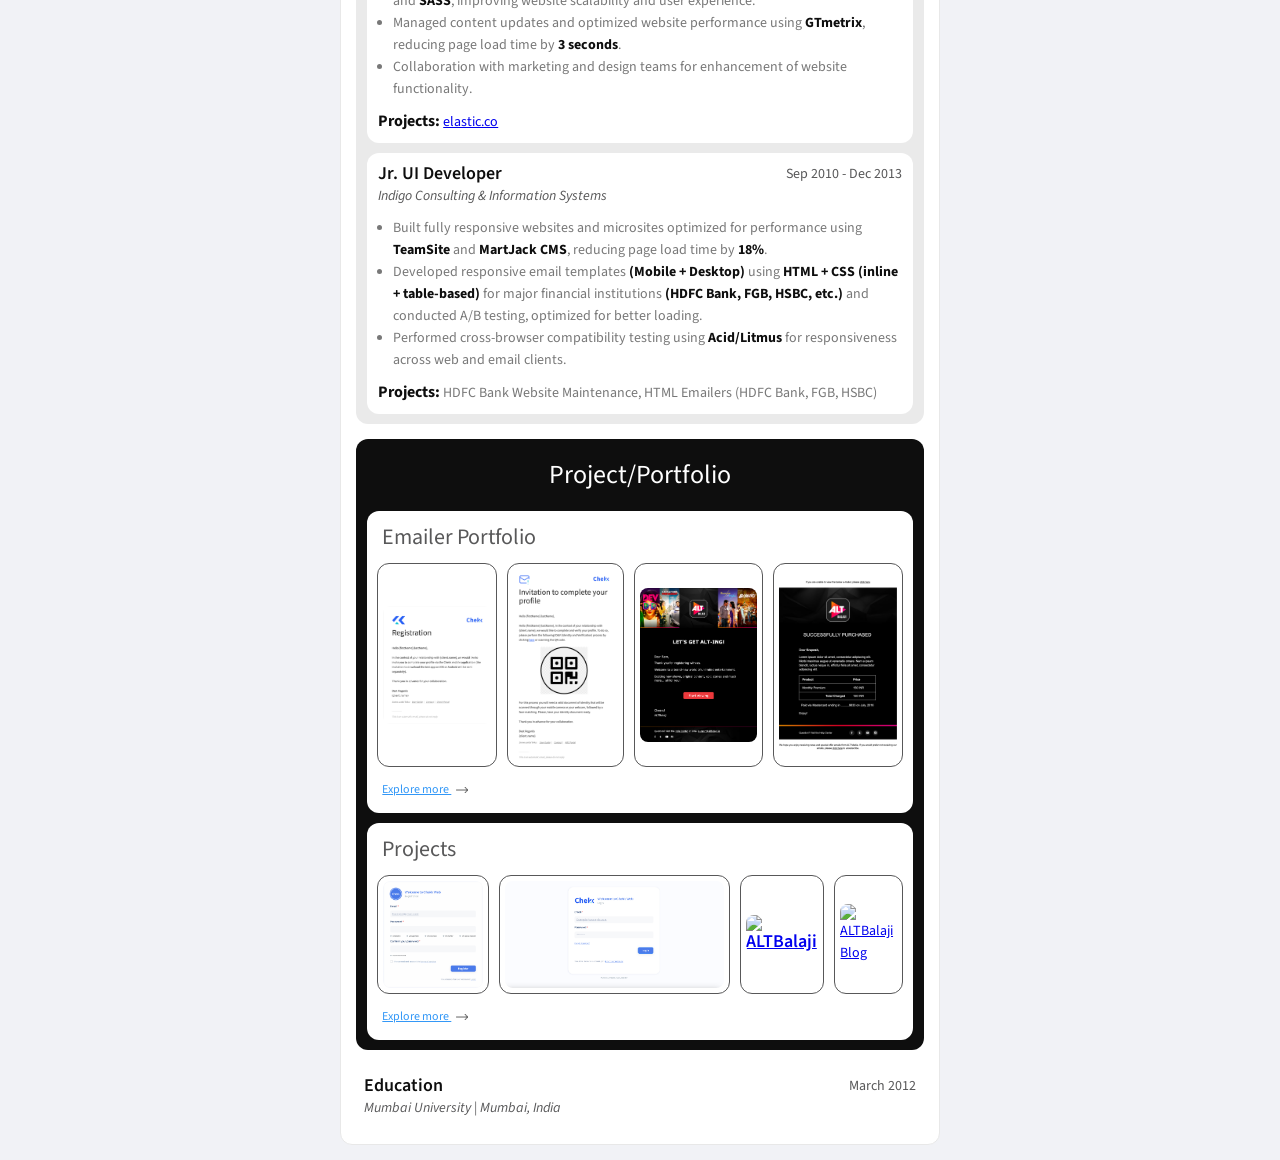
==== commit 4594c3a4: "Added color for CTA of Explore more from #585859 to #3398f7" ====
--- a/index.html
+++ b/index.html
@@ -1535,16 +1535,16 @@
                                         "
                                       >
                                         <a
+                                          class="link"
                                           href="#"
                                           target="_blank"
                                           style="
-                                            color: #585859;
+                                            color: #3398f7;
                                             font-family: 'Source Sans Pro',
                                               Arial, sans-serif;
                                             font-size: 12px;
                                             line-height: 16px;
                                             font-weight: 400;
-                                            text-decoration: none;
                                           "
                                           >Explore more
                                           <img
@@ -1700,16 +1700,16 @@
                                         "
                                       >
                                         <a
+                                          class="link"
                                           href="#"
                                           target="_blank"
                                           style="
-                                            color: #585859;
+                                            color: #3398f7;
                                             font-family: 'Source Sans Pro',
                                               Arial, sans-serif;
                                             font-size: 12px;
                                             line-height: 16px;
                                             font-weight: 400;
-                                            text-decoration: none;
                                           "
                                           >Explore more
                                           <img
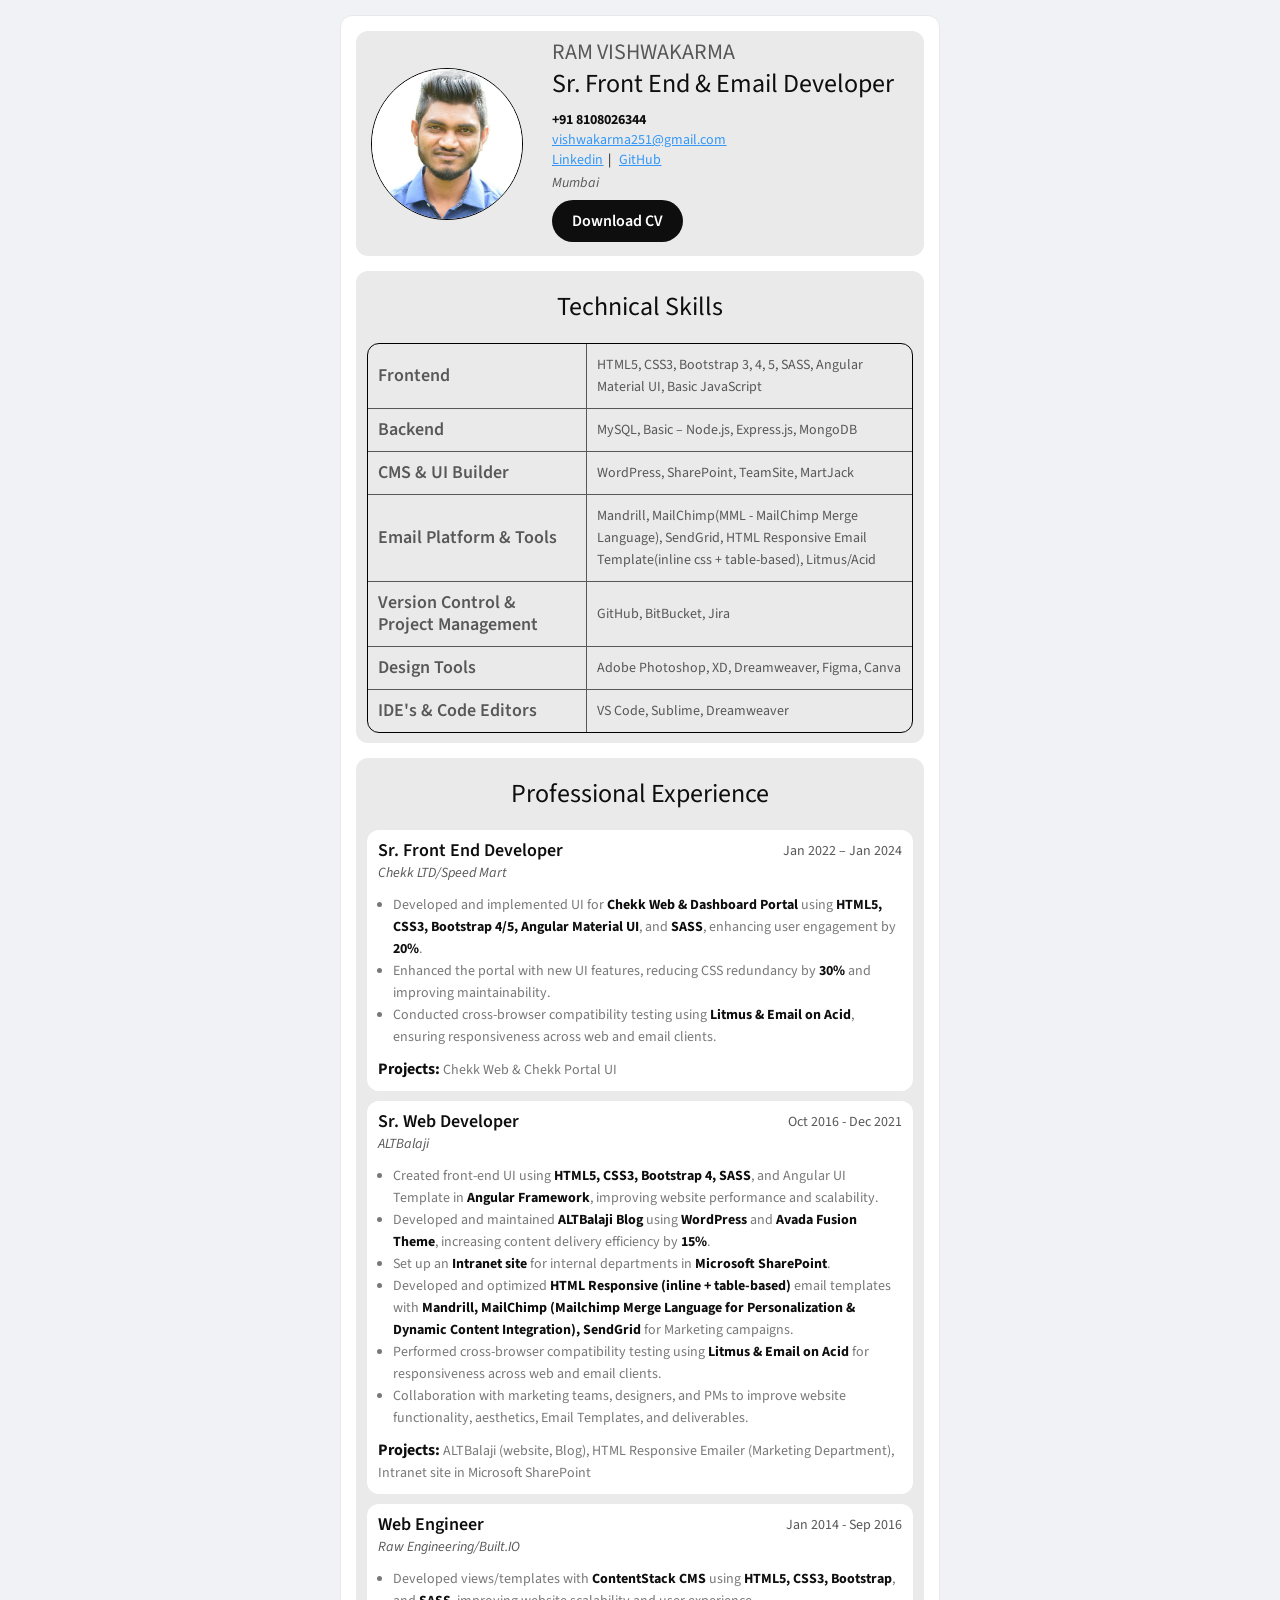
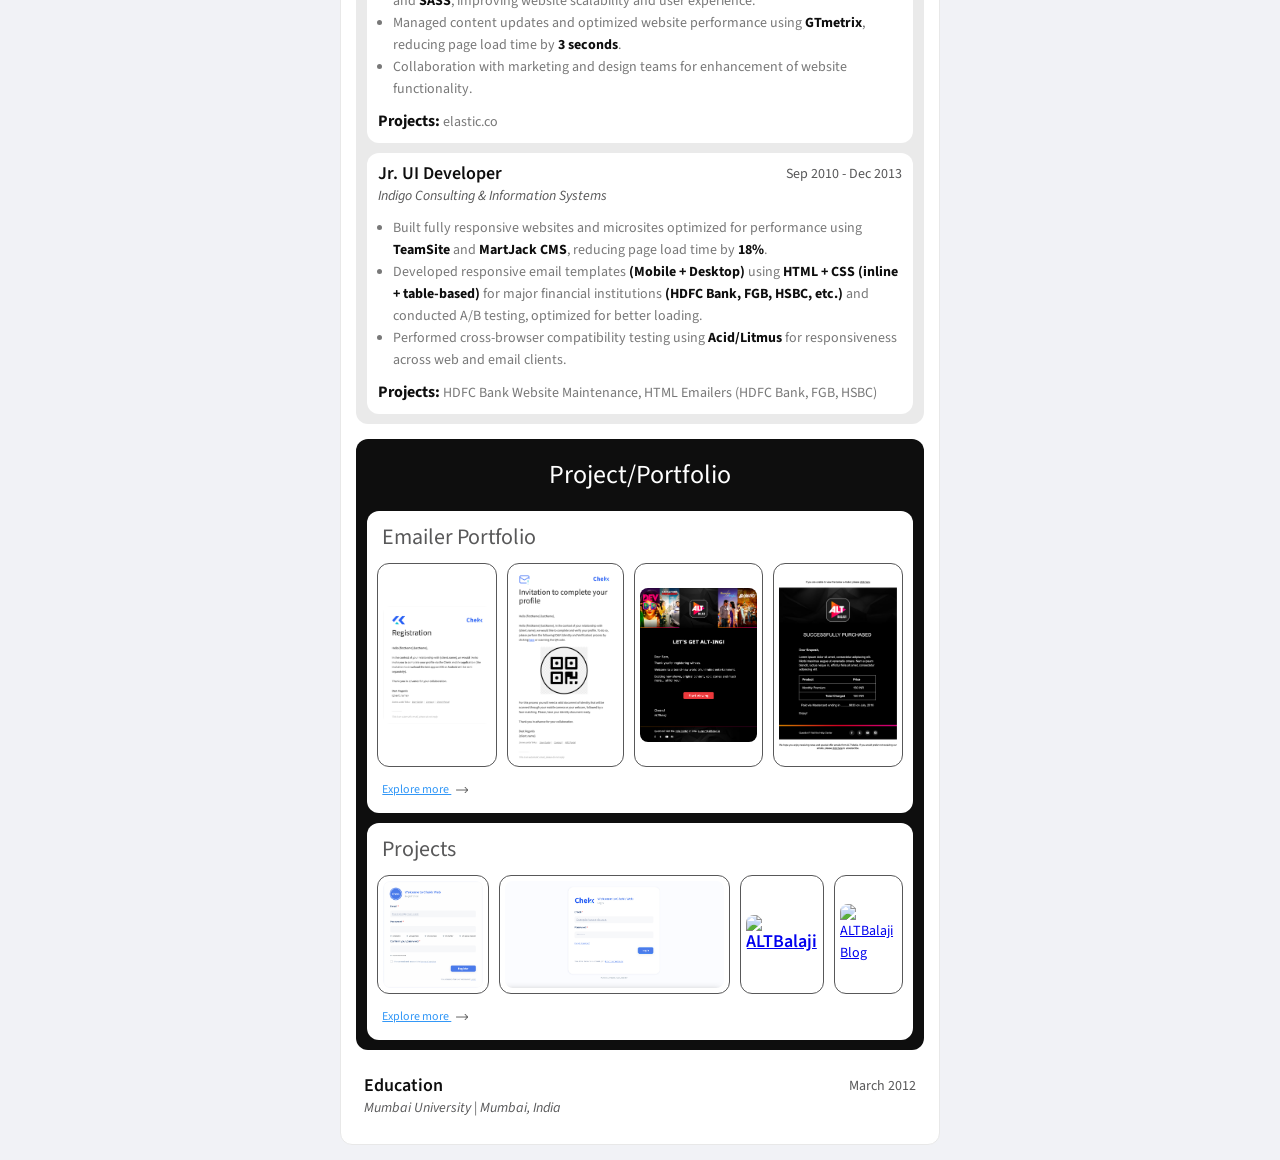
==== commit c3bbbb3f: "Updated the relevant links for portfolio in emailer and created the portfolio of Emailers and Websit" ====
--- a/index.html
+++ b/index.html
@@ -280,7 +280,12 @@
                                               class="link"
                                               style="margin-right: 5px"
                                               >Linkedin</span
-                                            >|<span
+                                            ></a
+                                          >|
+                                          <a
+                                            href="https://github.com/vishwakarma251/upbox"
+                                            target="_blank"
+                                            ><span
                                               class="link"
                                               style="margin-left: 5px"
                                               >GitHub</span
@@ -318,7 +323,7 @@
                                         >
                                           <a
                                             class="btn-cv"
-                                            href="#"
+                                            href="https://vishwakarma251.github.io/emailer-resume/pdf/rv-ui-email-developer.pdf"
                                             target="_blank"
                                             style="
                                               background-color: #0e0e0e;
@@ -1171,13 +1176,8 @@
                                             color: #0e0e0e;
                                             font-size: 16px;
                                           "
-                                          >Projects:</strong
-                                        >
-                                        <a
-                                          href="https://web.archive.org/web/20150418091034/https://www.elastic.co/"
-                                          target="_blank"
-                                          >elastic.co</a
-                                        >
+                                          >Projects: </strong
+                                        >elastic.co
                                       </td>
                                     </tr>
                                   </table>
@@ -1457,7 +1457,9 @@
                                           font-weight: 600;
                                         "
                                       >
-                                        <a href="#" target="_blank"
+                                        <a
+                                          href="https://vishwakarma251.github.io/emailer-resume/portfolio/index.html"
+                                          target="_blank"
                                           ><img
                                             class="bdr-rds-img"
                                             src="https://vishwakarma251.github.io/emailer-resume/img/assets-chekk/emailer/emailer-registration-invite.png"
@@ -1476,7 +1478,9 @@
                                           font-weight: 400;
                                         "
                                       >
-                                        <a href="#" target="_blank"
+                                        <a
+                                          href="https://vishwakarma251.github.io/emailer-resume/portfolio/index.html"
+                                          target="_blank"
                                           ><img
                                             class="bdr-rds-img"
                                             src="https://vishwakarma251.github.io/emailer-resume/img/assets-chekk/emailer/emailer-invitation.png"
@@ -1495,7 +1499,9 @@
                                           font-weight: 400;
                                         "
                                       >
-                                        <a href="#" target="_blank"
+                                        <a
+                                          href="https://vishwakarma251.github.io/emailer-resume/portfolio/index.html"
+                                          target="_blank"
                                           ><img
                                             class="bdr-rds-img"
                                             src="https://vishwakarma251.github.io/emailer-resume/img/assets-altbalaji/emailer/altbalaji-launch.png"
@@ -1514,7 +1520,9 @@
                                           font-weight: 400;
                                         "
                                       >
-                                        <a href="#" target="_blank"
+                                        <a
+                                          href="https://vishwakarma251.github.io/emailer-resume/portfolio/index.html"
+                                          target="_blank"
                                           ><img
                                             class="bdr-rds-img"
                                             src="https://vishwakarma251.github.io/emailer-resume/img/assets-altbalaji/emailer/altbalaji-invoice.png"
@@ -1536,7 +1544,7 @@
                                       >
                                         <a
                                           class="link"
-                                          href="#"
+                                          href="https://vishwakarma251.github.io/emailer-resume/portfolio/index.html"
                                           target="_blank"
                                           style="
                                             color: #3398f7;
@@ -1622,7 +1630,9 @@
                                           font-weight: 400;
                                         "
                                       >
-                                        <a href="#" target="_blank"
+                                        <a
+                                          href="https://vishwakarma251.github.io/emailer-resume/portfolio/index.html"
+                                          target="_blank"
                                           ><img
                                             class="bdr-rds-img"
                                             src="https://vishwakarma251.github.io/emailer-resume/img/assets-chekk/registration.png"
@@ -1641,7 +1651,9 @@
                                           font-weight: 400;
                                         "
                                       >
-                                        <a href="#" target="_blank"
+                                        <a
+                                          href="https://vishwakarma251.github.io/emailer-resume/portfolio/index.html"
+                                          target="_blank"
                                           ><img
                                             class="bdr-rds-img"
                                             src="https://vishwakarma251.github.io/emailer-resume/img/assets-chekk/chekk-web-login.png"
@@ -1660,7 +1672,9 @@
                                           font-weight: 600;
                                         "
                                       >
-                                        <a href="#" target="_blank"
+                                        <a
+                                          href="https://vishwakarma251.github.io/emailer-resume/portfolio/index.html"
+                                          target="_blank"
                                           ><img
                                             class="bdr-rds-img"
                                             src="https://vishwakarma251.github.io/emailer-resume/img/assets-altbalaji/altbalaji.png"
@@ -1679,7 +1693,9 @@
                                           font-weight: 400;
                                         "
                                       >
-                                        <a href="#" target="_blank"
+                                        <a
+                                          href="https://vishwakarma251.github.io/emailer-resume/portfolio/index.html"
+                                          target="_blank"
                                           ><img
                                             class="bdr-rds-img"
                                             src="https://vishwakarma251.github.io/emailer-resume/img/assets-altbalaji/altbalaji-blog.png"
@@ -1701,7 +1717,7 @@
                                       >
                                         <a
                                           class="link"
-                                          href="#"
+                                          href="https://vishwakarma251.github.io/emailer-resume/portfolio/index.html"
                                           target="_blank"
                                           style="
                                             color: #3398f7;
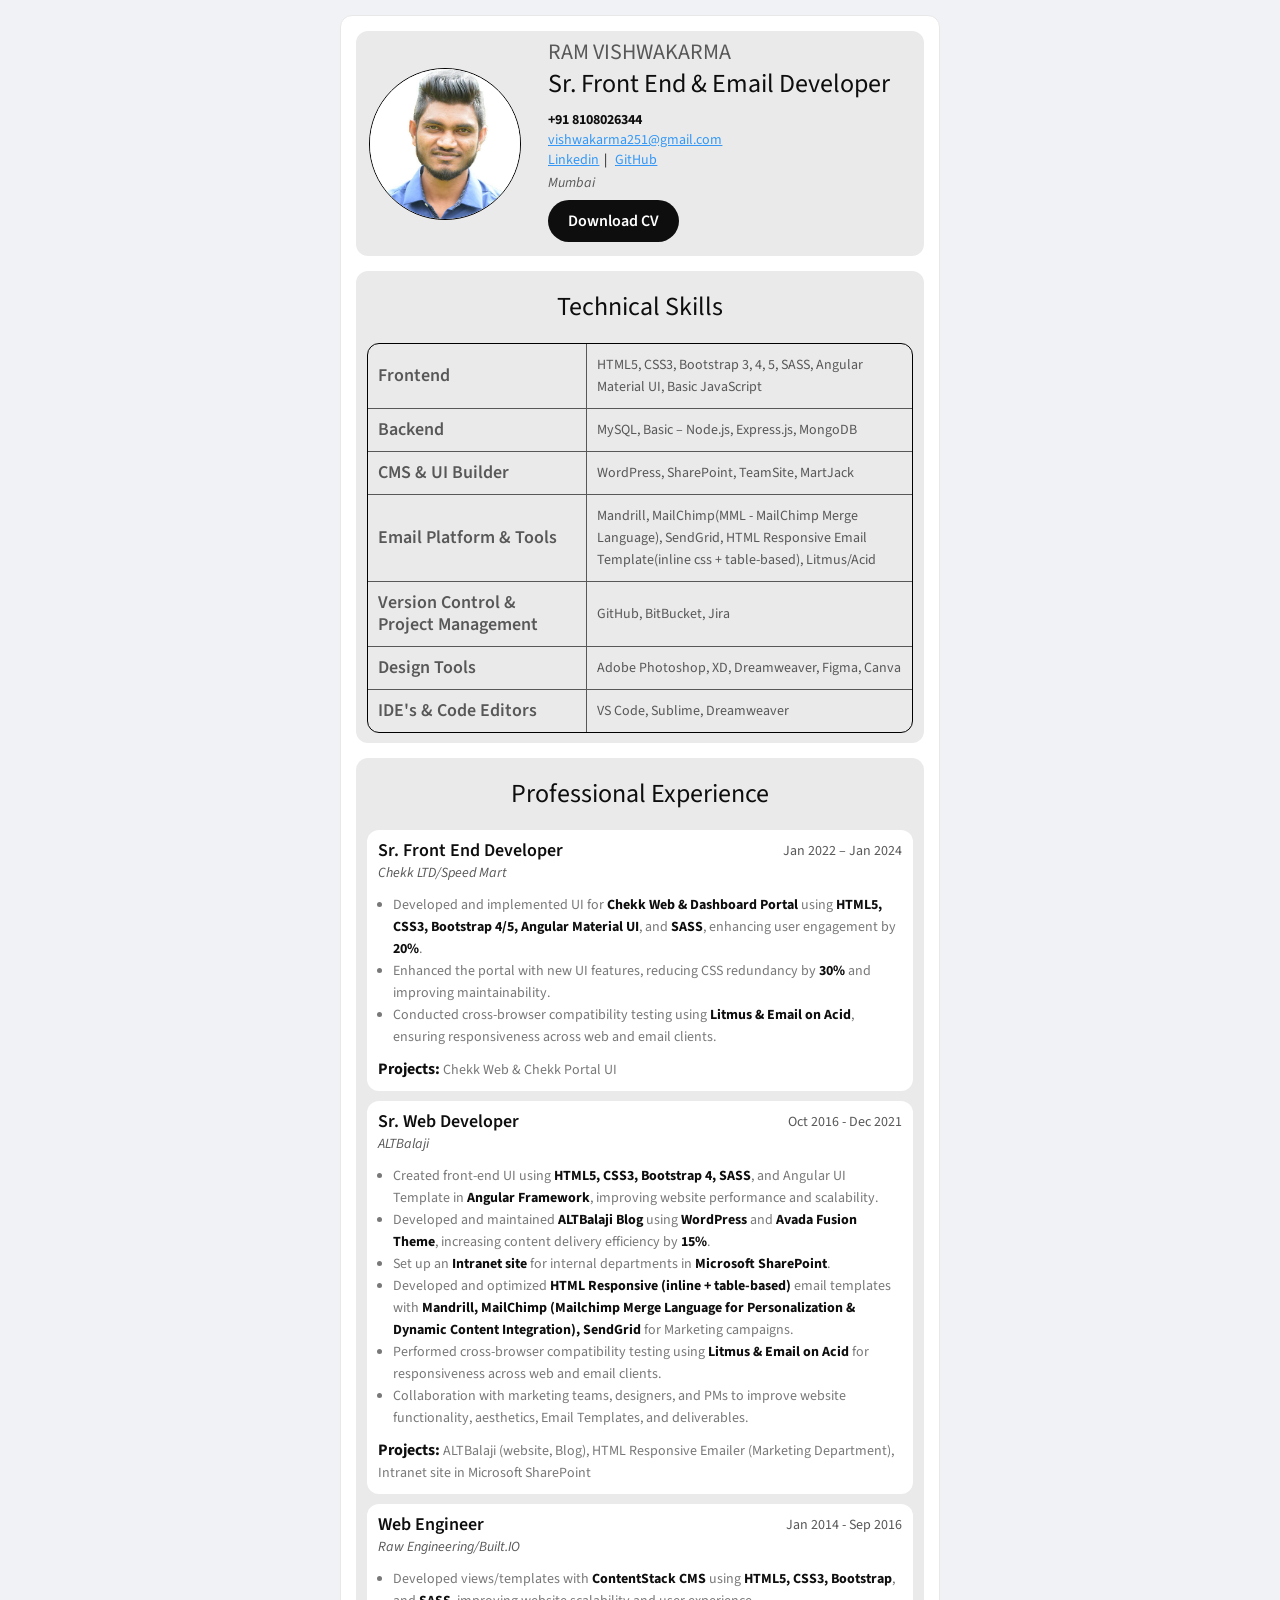
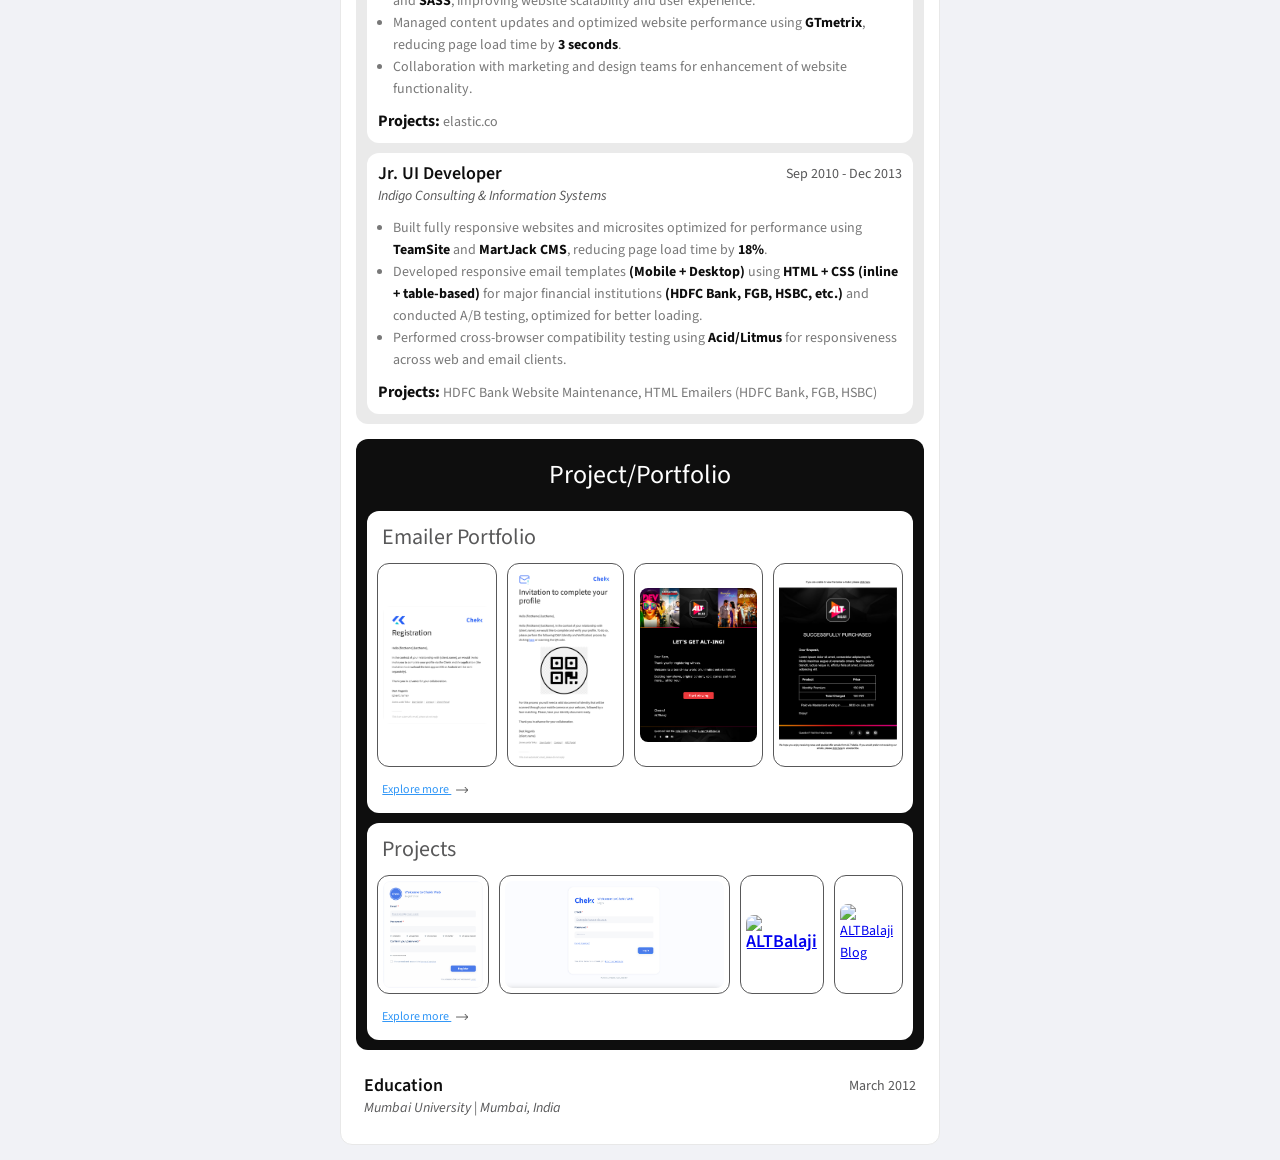
==== commit eacfdee6: "Updated the width for profile section" ====
--- a/index.html
+++ b/index.html
@@ -1,5 +1,5 @@
 <!DOCTYPE html>
-<html lang="en">
+<html lang="en" xmlns="http://www.w3.org/1999/xhtml">
   <head>
     <title>Email Developer</title>
     <meta http-equiv="Content-Type" content="text/html; charset=UTF-8" />
@@ -87,7 +87,9 @@
         padding: 10px 20px;
         text-decoration: none;
       }
-
+      /* DARK MODE META (some clients) */
+      @media (prefers-color-scheme: dark) {
+      }
       @media only screen and (max-width: 600px) {
         .container {
           max-width: 100%;
@@ -165,7 +167,11 @@
                             >
                               <tr>
                                 <!-- <td style="text-align: center;" class="column"><img src="https://img.icons8.com/?size=100&amp;id=7819&amp;format=png&amp;color=000000" height="150" width="150" alt="Ram Vishwakarma"></td> -->
-                                <td style="text-align: center" class="column">
+                                <td
+                                  width="30%"
+                                  style="text-align: center"
+                                  class="column"
+                                >
                                   <img
                                     class="profile-pic"
                                     src="https://vishwakarma251.github.io/emailer-resume/img/Ram.jpeg"
@@ -283,7 +289,7 @@
                                             ></a
                                           >|
                                           <a
-                                            href="https://github.com/vishwakarma251/upbox"
+                                            href="https://vishwakarma251.github.io/upbox/"
                                             target="_blank"
                                             ><span
                                               class="link"
